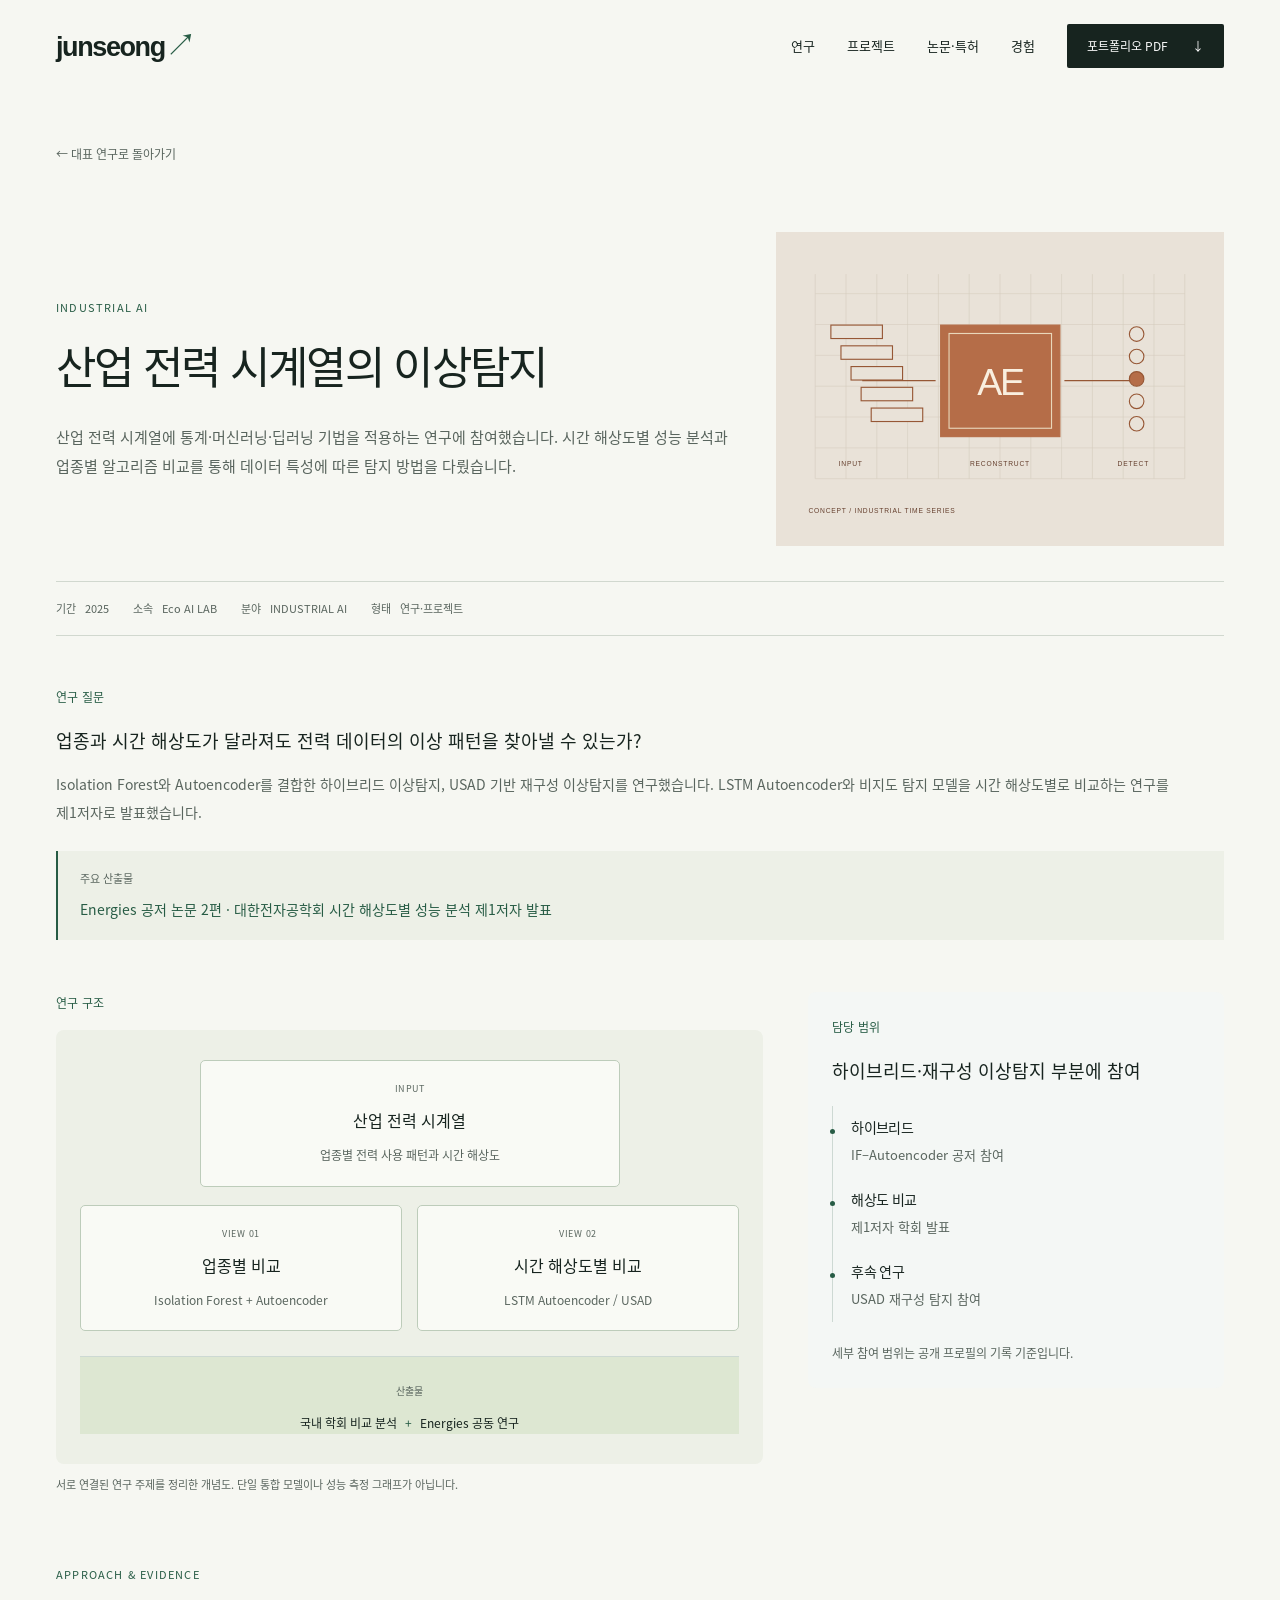
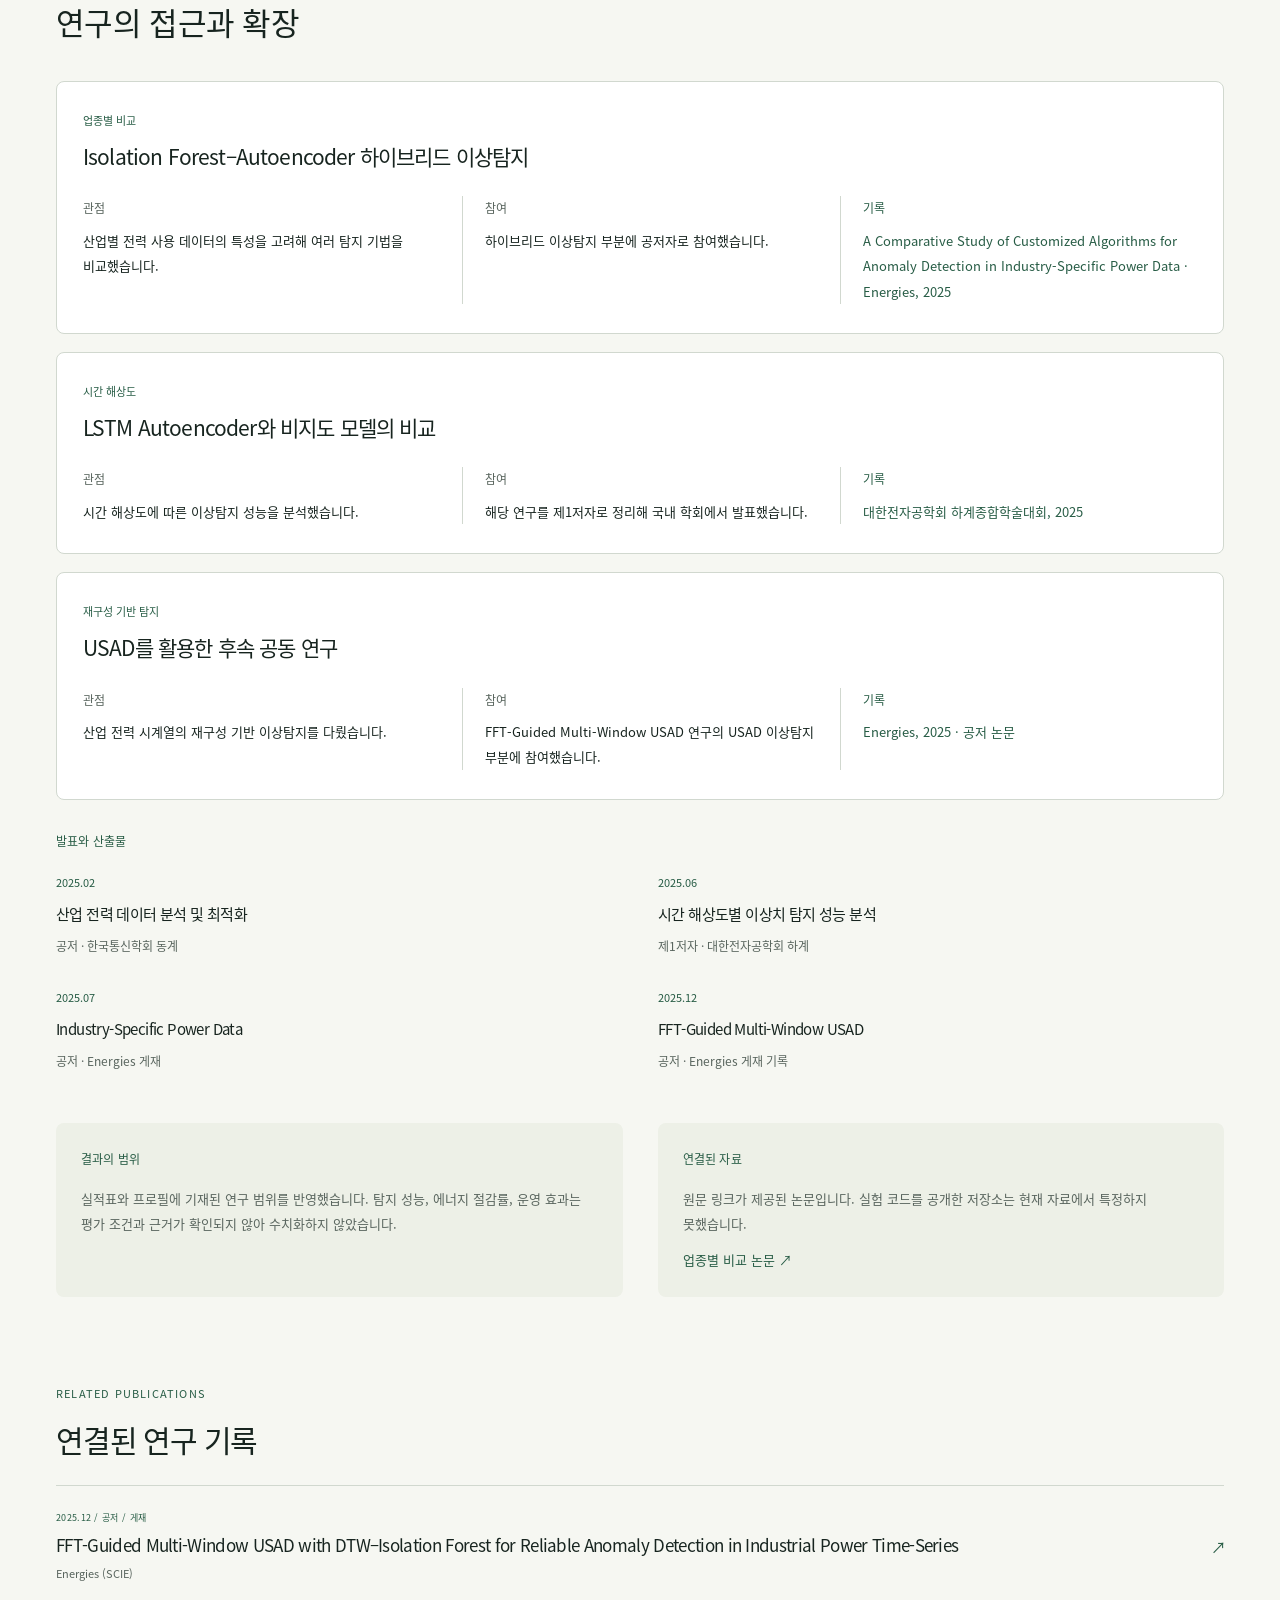
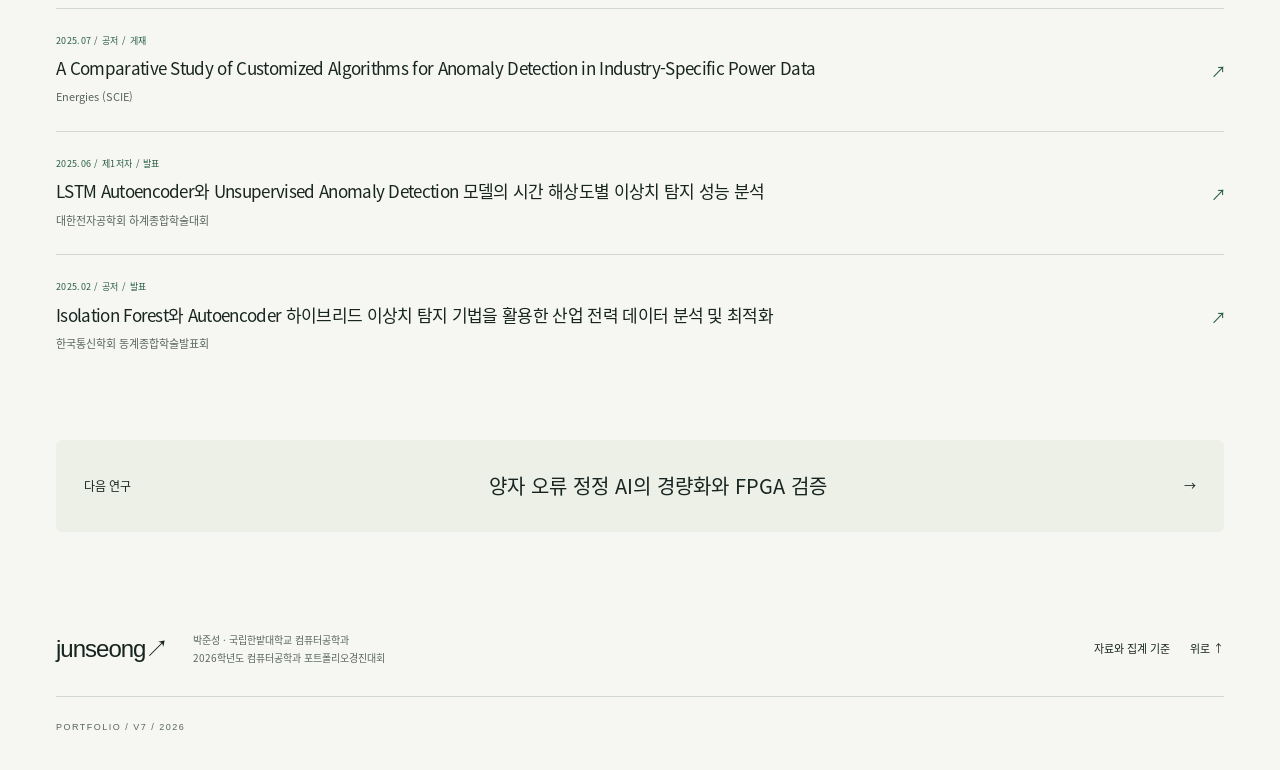
==== industry.html @ a42d09e0 "Publish 2026 AI research portfolio" ====
<!doctype html>
<html lang="ko">
<head>
  <meta charset="utf-8">
  <meta name="viewport" content="width=device-width,initial-scale=1">
  <title>산업 전력 시계열의 이상탐지 · 박준성 포트폴리오</title>
  <meta name="description" content="박준성 · 국립한밭대학교 컴퓨터공학과. 양자 배터리 강화학습, 산업 전력 이상탐지, 양자 오류 정정 AI 연구와 개발 포트폴리오.">
  <meta name="theme-color" content="#f6f7f2">
  <meta property="og:title" content="박준성 · AI Research &amp; Engineering">
  <meta property="og:description" content="박준성 · 국립한밭대학교 컴퓨터공학과. 양자 배터리 강화학습, 산업 전력 이상탐지, 양자 오류 정정 AI 연구와 개발 포트폴리오.">
  <meta property="og:type" content="website">
  <link rel="icon" href="assets/favicon.svg" type="image/svg+xml">
  <link rel="stylesheet" href="fonts.css">
  <link rel="stylesheet" href="styles.css">
  <link rel="stylesheet" href="identity.css">
  <link rel="stylesheet" href="refinement.css">
  <link rel="stylesheet" href="studio.css">
  <script src="app.js" defer></script>
</head>
<body class="case-detail">
<a class="skip-link" href="#main">본문으로 이동</a>
<header class="site-header">
  <a href="index.html" class="brand" aria-label="박준성 포트폴리오 홈">junseong<span aria-hidden="true">↗</span></a>
  <nav aria-label="주요 메뉴">
    <a href="index.html#research">연구</a>
    <a href="index.html#projects">프로젝트</a>
    <a href="publications.html">논문·특허</a>
    <a href="index.html#experience">경험</a>
  </nav>
  <a class="header-link" href="assets/portfolio-v7.pdf" download>포트폴리오 PDF <span aria-hidden="true">↓</span></a>
</header>
<main id="main"><div class="wrap document-case theme-industry"><a class="breadcrumb" href="index.html#research">← 대표 연구로 돌아가기</a><header class="document-heading"><div><p class="eyebrow">INDUSTRIAL AI</p><h1>산업 전력 시계열의 이상탐지</h1><p class="document-intro">산업 전력 시계열에 통계·머신러닝·딥러닝 기법을 적용하는 연구에 참여했습니다. 시간 해상도별 성능 분석과 업종별 알고리즘 비교를 통해 데이터 특성에 따른 탐지 방법을 다뤘습니다.</p></div><img class="chapter-art" src="assets/industry.svg" alt="" width="800" height="560" aria-hidden="true"></header><div class="case-metadata"><span><b>기간</b> 2025</span><span><b>소속</b> Eco AI LAB</span><span><b>분야</b> INDUSTRIAL AI</span><span><b>형태</b> 연구·프로젝트</span></div><section class="document-row " data-section="overview"><h2 class="row-label">연구 질문</h2><div class="row-content"><p class="row-lead">업종과 시간 해상도가 달라져도 전력 데이터의 이상 패턴을 찾아낼 수 있는가?</p><p>Isolation Forest와 Autoencoder를 결합한 하이브리드 이상탐지, USAD 기반 재구성 이상탐지를 연구했습니다. LSTM Autoencoder와 비지도 탐지 모델을 시간 해상도별로 비교하는 연구를 제1저자로 발표했습니다.</p><div class="outcome-rule"><span>주요 산출물</span><strong>Energies 공저 논문 2편 · 대한전자공학회 시간 해상도별 성능 분석 제1저자 발표</strong></div></div></section><div class="study-grid"><section class="document-row " data-section="structure"><h2 class="row-label">연구 구조</h2><div class="row-content"><figure class="system-diagram"><div class="diagram-canvas"><div class="diagram-box diagram-input"><small>INPUT</small><strong>산업 전력 시계열</strong><p>업종별 전력 사용 패턴과 시간 해상도</p></div><div class="diagram-branch"><div><div class="diagram-box "><small>VIEW 01</small><strong>업종별 비교</strong><p>Isolation Forest + Autoencoder</p></div></div><div><div class="diagram-box "><small>VIEW 02</small><strong>시간 해상도별 비교</strong><p>LSTM Autoencoder / USAD</p></div></div></div><div class="diagram-foundation"><span>산출물</span><p>국내 학회 비교 분석 <b>+</b> Energies 공동 연구</p></div></div><figcaption>서로 연결된 연구 주제를 정리한 개념도. 단일 통합 모델이나 성능 측정 그래프가 아닙니다.</figcaption></figure></div></section><section class="document-row " data-section="contribution"><h2 class="row-label">담당 범위</h2><div class="row-content"><p class="row-lead">하이브리드·재구성 이상탐지 부분에 참여</p><ul class="contribution-list"><li><h3>하이브리드</h3><p>IF–Autoencoder 공저 참여</p></li><li><h3>해상도 비교</h3><p>제1저자 학회 발표</p></li><li><h3>후속 연구</h3><p>USAD 재구성 탐지 참여</p></li></ul><p class="note">세부 참여 범위는 공개 프로필의 기록 기준입니다.</p></div></section></div><section class="case-detail-section"><header><p class="eyebrow">APPROACH & EVIDENCE</p><h2>연구의 접근과 확장</h2></header><div class="approach-list"><article class="problem-row"><header><p class="problem-topic">업종별 비교</p><h3>Isolation Forest–Autoencoder 하이브리드 이상탐지</h3></header><dl class="explanation-grid"><div class="detail-value"><dt>관점</dt><dd>산업별 전력 사용 데이터의 특성을 고려해 여러 탐지 기법을 비교했습니다.</dd></div><div class="detail-value"><dt>참여</dt><dd>하이브리드 이상탐지 부분에 공저자로 참여했습니다.</dd></div><div class="detail-value"><dt>기록</dt><dd>A Comparative Study of Customized Algorithms for Anomaly Detection in Industry-Specific Power Data · Energies, 2025</dd></div></dl></article><article class="problem-row"><header><p class="problem-topic">시간 해상도</p><h3>LSTM Autoencoder와 비지도 모델의 비교</h3></header><dl class="explanation-grid"><div class="detail-value"><dt>관점</dt><dd>시간 해상도에 따른 이상탐지 성능을 분석했습니다.</dd></div><div class="detail-value"><dt>참여</dt><dd>해당 연구를 제1저자로 정리해 국내 학회에서 발표했습니다.</dd></div><div class="detail-value"><dt>기록</dt><dd>대한전자공학회 하계종합학술대회, 2025</dd></div></dl></article><article class="problem-row"><header><p class="problem-topic">재구성 기반 탐지</p><h3>USAD를 활용한 후속 공동 연구</h3></header><dl class="explanation-grid"><div class="detail-value"><dt>관점</dt><dd>산업 전력 시계열의 재구성 기반 이상탐지를 다뤘습니다.</dd></div><div class="detail-value"><dt>참여</dt><dd>FFT-Guided Multi-Window USAD 연구의 USAD 이상탐지 부분에 참여했습니다.</dd></div><div class="detail-value"><dt>기록</dt><dd>Energies, 2025 · 공저 논문</dd></div></dl></article></div></section><section class="document-row " data-section="outputs"><h2 class="row-label">발표와 산출물</h2><div class="row-content"><ol class="output-timeline"><li><time>2025.02</time><h3>산업 전력 데이터 분석 및 최적화</h3><p>공저 · 한국통신학회 동계</p></li><li><time>2025.06</time><h3>시간 해상도별 이상치 탐지 성능 분석</h3><p>제1저자 · 대한전자공학회 하계</p></li><li><time>2025.07</time><h3>Industry-Specific Power Data</h3><p>공저 · Energies 게재</p></li><li><time>2025.12</time><h3>FFT-Guided Multi-Window USAD</h3><p>공저 · Energies 게재 기록</p></li></ol></div></section><div class="source-pair"><section class="document-row " data-section="scope"><h2 class="row-label">결과의 범위</h2><div class="row-content"><p>실적표와 프로필에 기재된 연구 범위를 반영했습니다. 탐지 성능, 에너지 절감률, 운영 효과는 평가 조건과 근거가 확인되지 않아 수치화하지 않았습니다.</p></div></section><section class="document-row " data-section="artifacts"><h2 class="row-label">연결된 자료</h2><div class="row-content"><p>원문 링크가 제공된 논문입니다. 실험 코드를 공개한 저장소는 현재 자료에서 특정하지 못했습니다.</p><p class="artifact-link"><a href="https://www.mdpi.com/1996-1073/18/14/3720" target="_blank" rel="noopener noreferrer">업종별 비교 논문 ↗</a></p></div></section></div><section class="case-related"><p class="eyebrow">RELATED PUBLICATIONS</p><h2>연결된 연구 기록</h2><article class="related-publication"><div><p class="eyebrow">2025.12 / 공저 / 게재</p><h3><a href="publications.html#pub-3">FFT-Guided Multi-Window USAD with DTW–Isolation Forest for Reliable Anomaly Detection in Industrial Power Time-Series</a></h3><p>Energies (SCIE)</p></div><a class="pub-arrow" href="publications.html#pub-3" aria-label="FFT-Guided Multi-Window USAD with DTW–Isolation Forest for Reliable Anomaly Detection in Industrial Power Time-Series 기록 보기">↗</a></article><article class="related-publication"><div><p class="eyebrow">2025.07 / 공저 / 게재</p><h3><a href="publications.html#pub-4">A Comparative Study of Customized Algorithms for Anomaly Detection in Industry-Specific Power Data</a></h3><p>Energies (SCIE)</p></div><a class="pub-arrow" href="publications.html#pub-4" aria-label="A Comparative Study of Customized Algorithms for Anomaly Detection in Industry-Specific Power Data 기록 보기">↗</a></article><article class="related-publication"><div><p class="eyebrow">2025.06 / 제1저자 / 발표</p><h3><a href="publications.html#pub-21">LSTM Autoencoder와 Unsupervised Anomaly Detection 모델의 시간 해상도별 이상치 탐지 성능 분석</a></h3><p>대한전자공학회 하계종합학술대회</p></div><a class="pub-arrow" href="publications.html#pub-21" aria-label="LSTM Autoencoder와 Unsupervised Anomaly Detection 모델의 시간 해상도별 이상치 탐지 성능 분석 기록 보기">↗</a></article><article class="related-publication"><div><p class="eyebrow">2025.02 / 공저 / 발표</p><h3><a href="publications.html#pub-22">Isolation Forest와 Autoencoder 하이브리드 이상치 탐지 기법을 활용한 산업 전력 데이터 분석 및 최적화</a></h3><p>한국통신학회 동계종합학술발표회</p></div><a class="pub-arrow" href="publications.html#pub-22" aria-label="Isolation Forest와 Autoencoder 하이브리드 이상치 탐지 기법을 활용한 산업 전력 데이터 분석 및 최적화 기록 보기">↗</a></article></section><a class="next-case" href="qec.html"><span>다음 연구</span><strong>양자 오류 정정 AI의 경량화와 FPGA 검증</strong><span>→</span></a></div></main>
<footer class="footer wrap">
  <a class="footer-brand" href="index.html">junseong↗</a>
  <div><p>박준성 · 국립한밭대학교 컴퓨터공학과</p><p>2026학년도 컴퓨터공학과 포트폴리오경진대회</p></div>
  <div class="footer-links"><a href="sources.html">자료와 집계 기준</a><a href="#main">위로 ↑</a></div>
  <small class="edition">PORTFOLIO / V7 / 2026</small>
</footer>
</body></html>
---- fonts.css ----
@font-face{font-family:'Portfolio Serif';src:url('assets/fonts/serif-regular.woff2') format('woff2');font-weight:400;font-style:normal;font-display:swap}
@font-face{font-family:'Portfolio Sans';src:url('assets/fonts/sans-regular.woff2') format('woff2');font-weight:400;font-style:normal;font-display:swap}
@font-face{font-family:'Portfolio Sans';src:url('assets/fonts/sans-bold.woff2') format('woff2');font-weight:700;font-style:normal;font-display:swap}
---- styles.css ----
:root{--paper:#fff;--white:#fff;--ink:#20282b;--muted:#5d686b;--line:#cdd3d3;--accent:#116b65;--soft:#f4f7f5;--tint:#e8f0ec;--focus:#8b5a18}*{box-sizing:border-box}html{scroll-behavior:smooth;scroll-padding-top:100px}body{margin:0;background:var(--paper);color:var(--ink);font-family:Arial,'Noto Sans CJK KR','Noto Sans KR','Malgun Gothic',sans-serif;line-height:1.8;word-break:keep-all}h1,h2,h3,h4,p,figure{margin:0}h1,h2,h3,h4{line-height:1.4}a{color:inherit;text-decoration:none}a:hover{text-decoration:underline;text-underline-offset:4px}button,input,select{font:inherit;color:inherit}button,summary{cursor:pointer}a:focus-visible,button:focus-visible,summary:focus-visible,input:focus-visible,select:focus-visible,[tabindex]:focus-visible{outline:3px solid var(--focus);outline-offset:5px}.wrap{width:min(1120px,calc(100% - 80px));margin-inline:auto}.eyebrow{font-size:10px;letter-spacing:1.4px;font-weight:700;color:var(--accent)}.note{font-size:11px;line-height:1.8;color:var(--muted)}.note a{text-decoration:underline}.section{padding-block:76px}h2{font-size:30px;letter-spacing:-1px}.site-header{position:sticky;top:0;z-index:20;height:74px;display:flex;align-items:center;justify-content:space-between;gap:25px;background:rgba(255,255,255,.98);border-bottom:1px solid var(--line);padding:0 40px}.brand{font-size:12px;letter-spacing:1.6px;font-weight:700;display:flex;align-items:center;gap:12px}.brand-square,.project-square{display:inline-block;width:9px;height:9px;background:var(--accent)}.site-header nav{display:flex;gap:28px}.site-header nav a{font-size:12px;min-height:44px;display:flex;align-items:center}.header-link{display:flex;align-items:center;gap:15px;font-size:11px;min-height:44px}.skip-link{position:fixed;top:-90px;left:20px;padding:12px;background:white;z-index:50}.skip-link:focus{top:8px}.portfolio-cover{position:relative;min-height:650px;padding-top:42px;display:flex;flex-direction:column;isolation:isolate}.portfolio-cover:before{content:'';position:absolute;z-index:-1;inset:0 -40px 0 0;background:radial-gradient(ellipse at 92% 7%,#dbeae3 0,rgba(232,241,237,.6) 20%,rgba(255,255,255,0) 53%);pointer-events:none}.cover-kicker{display:flex;justify-content:space-between;gap:20px;color:var(--accent);font-size:9px;font-weight:700;letter-spacing:1.4px}.web-cover-title{margin-top:auto;padding-top:110px;padding-bottom:45px}.web-cover-title>p{font-size:13px;color:var(--muted);margin-bottom:20px}.web-cover-title h1{font-size:clamp(48px,6.2vw,82px);letter-spacing:-3.4px;line-height:1.07;font-weight:750}.web-cover-title h1>span{color:var(--accent)}.web-cover-bottom{border-top:1px solid var(--ink);display:flex;align-items:center;gap:30px;padding-block:20px}.web-cover-bottom>div{display:flex;align-items:baseline;gap:16px}.web-cover-bottom strong{font-size:18px}.web-cover-bottom span{font-size:10px;color:var(--muted)}.web-cover-bottom>p{font-size:11px;margin-left:auto;color:var(--muted)}.web-cover-bottom>a{font-size:11px;color:var(--accent)}.contents-section{display:grid;grid-template-columns:240px 1fr;gap:60px;padding-block:70px}.contents-heading .eyebrow{margin-bottom:12px}.contents-heading h2{font-size:24px;letter-spacing:-.7px}.contents-heading>p:last-child{font-size:12px;color:var(--muted);margin-top:18px}.web-contents>a{display:grid;grid-template-columns:95px 1fr 16px;gap:20px;align-items:start;padding:22px 0;border-top:1px solid var(--line)}.web-contents>a:first-child{border-top:1px solid var(--ink)}.web-contents>a>span{font-size:9px;font-weight:700;color:var(--accent);padding-top:3px}.web-contents h3{font-size:16px;letter-spacing:-.3px}.web-contents p{font-size:10px;color:var(--muted);margin-top:8px}.web-contents b{font-weight:400;font-size:14px;color:var(--accent)}.contents-shortcuts{border-top:1px solid var(--line);display:flex;gap:28px;padding-top:18px;font-size:11px}.snapshot{display:grid;grid-template-columns:repeat(4,1fr);border-block:1px solid var(--line);padding-block:20px}.snapshot>div{padding-left:25px;border-right:1px solid var(--line)}.snapshot>div:first-child{padding-left:0}.snapshot>div:last-child{border:0}.snapshot strong{color:var(--accent);font-size:39px;font-weight:650;line-height:1.2;letter-spacing:-1.5px}.snapshot strong span{font-size:11px;margin-left:5px;letter-spacing:0;font-weight:400}.snapshot h3{font-size:12px;margin-top:7px}.snapshot p{font-size:10px;color:var(--muted);margin-top:3px}.snapshot-note{padding-top:13px}.section-heading{display:flex;justify-content:space-between;align-items:flex-end;gap:30px;margin-bottom:30px}.section-heading .eyebrow{margin-bottom:12px}.section-heading>p{font-size:12px;color:var(--muted)}.arrow-link{font-size:11px;color:var(--accent);font-weight:600}.case-card{padding:34px 0 38px;border-top:1px solid var(--ink);margin-top:28px}.case-card-heading>.project-square{margin-bottom:8px}.case-card-heading .eyebrow{margin-bottom:11px}.case-card-heading h3{font-size:27px;letter-spacing:-.9px}.case-card-heading>p:not(.eyebrow){font-size:13px;color:var(--muted);margin-top:14px;max-width:950px}.case-metadata{display:flex;gap:18px 32px;flex-wrap:wrap;font-size:10px;margin-top:20px;padding-bottom:14px;border-bottom:1px solid var(--ink);color:var(--muted)}.case-metadata b{font-weight:600;color:var(--ink);margin-right:5px}.case-facts{margin:0}.case-facts>div{display:grid;grid-template-columns:115px 1fr;gap:25px;padding:16px 0;border-bottom:1px solid var(--line);font-size:12px}.case-facts dt{font-weight:600;font-size:11px}.case-facts dd{margin:0;color:var(--muted)}.case-facts>div:last-child dd{color:var(--accent);font-weight:600}.case-open{display:inline-block;margin-top:18px;margin-left:140px}.publication-preview{background:var(--soft)}.selected-publication,.related-publication{display:grid;grid-template-columns:1fr 28px;gap:20px;border-top:1px solid var(--line);padding:21px 0}.selected-publication h3{font-size:16px;line-height:1.65;letter-spacing:0;word-break:normal}.selected-publication .eyebrow{font-size:9px;letter-spacing:.7px;margin-bottom:7px}.selected-publication p:last-child{font-size:11px;color:var(--muted);margin-top:5px}.pub-arrow{display:grid;place-items:center;align-self:center;min-height:44px;color:var(--accent)}.selected-pubs{margin-bottom:15px}.filter-group{display:flex;flex-wrap:wrap;align-items:center;gap:6px}.filter-group button{border:1px solid var(--line);background:white;padding:10px 17px;font-size:11px;min-height:44px}.filter-group button[aria-pressed=true]{color:white;background:var(--accent);border-color:var(--accent)}.project-result{margin-left:auto}.project-filters{margin-bottom:20px}.project-grid{display:grid;grid-template-columns:1fr 1fr;gap:0 45px}.project-card{border-top:1px solid var(--line);padding:25px 0;display:flex;flex-direction:column;align-items:flex-start;min-width:0}.project-card .eyebrow{font-size:9px;letter-spacing:.4px;margin-bottom:7px}.project-card h3{font-size:18px;letter-spacing:-.3px}.project-card>p:not(.eyebrow){font-size:12px;color:var(--muted);margin-top:12px}.project-link{font-size:11px;color:var(--accent);padding-top:18px;margin-top:auto}.project-role{font-size:11px!important}.project-image{font-size:11px;width:100%;margin-top:10px}.project-image img{max-width:100%;height:auto}.project-image figcaption{font-size:10px;color:var(--muted)}details summary{min-height:44px;padding:9px 0;line-height:1.8}details p{font-size:12px;color:var(--muted);margin-top:9px}.experience-section{border-block:1px solid var(--line);background:#fafbfa}.experience-layout{display:grid;grid-template-columns:1.2fr 1fr;gap:60px}.column-title{font-size:16px;padding-bottom:15px;border-bottom:1px solid var(--ink)}.award-list article{display:grid;grid-template-columns:65px 1fr;gap:18px;padding:21px 0;border-bottom:1px solid var(--line)}time{font-size:10px;color:var(--muted)}.award-type{font-size:10px;font-weight:600;color:var(--accent);display:inline-block;margin-bottom:7px}.award-list h4,.experience-list h4{font-size:14px}.award-list p,.experience-list p{font-size:11px;color:var(--muted);margin-top:5px}.experience-list article{padding:17px 0;border-bottom:1px solid var(--line)}.experience-list h4{margin-top:5px}.certificate-box{border-top:2px solid var(--accent);padding:18px 0;margin-top:20px}.certificate-box h4{font-size:12px;margin-bottom:8px}.certificate-box p{font-size:11px;display:flex;justify-content:space-between;padding-block:3px}.certificate-box strong{font-weight:400}.certificate-box span{color:var(--muted)}.timeline-disclosure{border-block:1px solid var(--line);padding-block:12px;margin-top:35px;margin-bottom:16px}.timeline-disclosure>summary{font-size:13px;font-weight:600}.timeline-disclosure>summary span{font-size:10px;font-weight:400;color:var(--muted);margin-left:20px}.timeline-disclosure>.note{margin-bottom:20px}.timeline-item{display:grid;grid-template-columns:145px 1fr;gap:20px;padding:15px 0;border-top:1px solid var(--line)}.timeline-item h3{font-size:13px}.timeline-item p{font-size:11px;margin-top:4px}.badge{display:inline-block;font-size:9px;line-height:1.8;border:1px solid #b9c9c3;padding:0 6px}.first-badge{color:var(--accent);background:var(--tint)}.about-section{display:grid;grid-template-columns:1.1fr 1fr;gap:80px}.about-section .eyebrow{margin-bottom:14px}.about-intro{font-size:14px;color:var(--muted);margin-top:22px}.skills-list>div{border-top:1px solid var(--line);padding:17px 0}.skills-list h3{font-size:13px;margin-bottom:6px}.skills-list p{font-size:12px}.skills-list small{font-size:10px;color:var(--muted)}.contact-section{background:var(--ink);color:white;padding-block:60px}.contact-layout{display:grid;grid-template-columns:1.3fr 1fr;gap:70px}.contact-layout h2{font-size:29px;margin-top:20px}.contact-layout .eyebrow{color:#a6cfbd}.contact-layout p:last-child{font-size:12px;margin-top:20px;color:#c7d1cd}.contact-links a{display:flex;align-items:center;justify-content:space-between;border-bottom:1px solid #687772;padding:15px 0;font-size:12px;min-height:48px}.footer{display:flex;align-items:center;justify-content:space-between;gap:25px;padding-block:26px}.footer-brand{font-size:10px;letter-spacing:1px;font-weight:700}.footer p{font-size:9px;color:var(--muted)}.footer-links{margin-left:auto;display:flex;gap:20px;font-size:10px}.breadcrumb{display:inline-block;margin-block:32px 25px;font-size:11px;min-height:30px;color:var(--muted)}.document-heading{padding-top:15px}.document-heading>.project-square{margin-bottom:12px}.document-heading .eyebrow{margin-bottom:14px}.document-heading h1{font-size:36px;letter-spacing:-1.4px;line-height:1.45}.document-heading>p:not(.eyebrow){font-size:14px;color:var(--muted);margin-top:18px;max-width:960px}.document-heading .case-metadata{margin-top:24px}.document-row{display:grid;grid-template-columns:110px 1fr;gap:30px;padding:25px 0;border-bottom:1px solid var(--line)}.row-label{font-size:12px;font-weight:700;letter-spacing:0;line-height:1.8}.row-content{min-width:0}.row-content>p{font-size:13px;color:var(--muted)}.row-content>p+p{margin-top:10px}.row-content>.row-lead{font-size:15px;color:var(--ink);font-weight:600;margin-bottom:12px}.outcome-rule{border-top:1px solid var(--line);display:grid;grid-template-columns:90px 1fr;gap:25px;padding-top:16px;margin-top:20px;font-size:12px}.outcome-rule>span{color:var(--muted);font-size:11px}.outcome-rule strong{color:var(--accent);font-weight:600}.system-diagram{margin:0}.diagram-canvas{border:1px solid var(--line);padding:32px 28px;background:#fcfdfc}.diagram-flow{display:flex;align-items:center;gap:16px}.diagram-box{padding:22px 18px;border:1px solid #bfcfca;background:white;flex:1;min-width:0;text-align:center;display:flex;flex-direction:column;justify-content:center}.diagram-box small{font-size:9px;letter-spacing:.7px;color:var(--accent);font-weight:700}.diagram-box strong{font-size:16px;margin-top:9px}.diagram-box p{font-size:11px;color:var(--muted);margin-top:9px;line-height:1.8}.accent-box{border-color:var(--accent);background:var(--tint)}.diagram-arrow{color:var(--accent);font-size:21px}.diagram-foundation{margin-top:25px;border-top:1px solid var(--line);padding:18px 0 0;display:flex;justify-content:center;gap:20px;align-items:center}.diagram-foundation>span{font-size:10px;color:var(--muted)}.diagram-foundation p{font-size:12px}.diagram-foundation b{font-weight:400;color:var(--accent);padding:0 9px}.system-diagram figcaption{font-size:10px;color:var(--muted);margin-top:10px}.diagram-input{max-width:420px;margin:auto}.diagram-branch{display:grid;grid-template-columns:1fr 1fr;gap:24px;padding-top:25px}.diagram-branch .diagram-box{height:100%}.diagram-model{background:var(--soft);border:1px solid var(--line);padding:12px;text-align:center;font-size:14px;font-weight:600}.diagram-model span{display:block;font-size:10px;font-weight:400;color:var(--muted);margin-top:4px}.validation-flow{margin-top:25px}.diagram-scope{font-size:10px;color:var(--muted);border:1px dashed #aebeb6;margin-top:23px;padding:10px;text-align:center}.step-strip{list-style:none;padding:0;display:grid;grid-template-columns:repeat(4,1fr);gap:18px;margin:18px 0 12px}.step-strip li{border-top:2px solid var(--accent);padding-top:10px}.step-strip span{font-size:10px;color:var(--accent)}.step-strip h3{font-size:14px;margin-top:4px}.step-strip p{font-size:11px;color:var(--muted);margin-top:7px}.case-detail-section{padding-top:65px}.case-detail-section>header{border-bottom:1px solid var(--ink);padding-bottom:20px}.case-detail-section>header h2{font-size:28px;margin-top:13px}.problem-row{display:grid;grid-template-columns:110px 1fr;gap:30px;padding:30px 0;border-bottom:1px solid var(--line)}.problem-label>span{font-size:10px;font-weight:700;color:var(--accent)}.problem-label h3{font-size:12px;margin-top:6px}.problem-content>h3{font-size:18px;letter-spacing:-.3px;margin-bottom:12px}.problem-content dl{margin:0}.detail-value{display:grid;grid-template-columns:45px 1fr;gap:20px;padding:9px 0;border-bottom:1px solid #e9eded;font-size:12px}.detail-value dt{font-size:11px;color:var(--muted)}.detail-value dd{margin:0;color:var(--muted)}.detail-value:last-child{border-bottom:0}.detail-value:last-child dt,.detail-value:last-child dd{color:var(--accent);font-weight:600}.validation-highlights{display:grid;grid-template-columns:1fr 1fr;margin-bottom:25px;border-bottom:1px solid var(--line);padding-bottom:20px}.validation-highlights>div{padding-right:20px}.validation-highlights>div+div{padding-left:25px;border-left:1px solid var(--line)}.validation-highlights strong{font-size:30px;letter-spacing:-1px;line-height:1.2;color:var(--accent)}.validation-highlights strong span{font-size:12px;letter-spacing:0}.validation-highlights p{font-size:10px;color:var(--muted);margin-top:9px}.table-scroll{overflow-x:auto;max-width:100%}.evidence-table{width:100%;border-collapse:collapse;font-size:12px;text-align:left}.evidence-table caption{text-align:left;font-size:11px;margin-bottom:12px;font-weight:600}.evidence-table th,.evidence-table td{border-bottom:1px solid var(--line);padding:12px 14px}.evidence-table thead th{border-bottom:1px solid var(--ink);font-size:11px}.evidence-table tbody td{font-variant-numeric:tabular-nums}.evidence-caption{font-size:10px;color:var(--muted);margin-top:13px}.source-links{display:flex;gap:22px;flex-wrap:wrap;font-size:10px;color:var(--accent);margin-top:12px}.output-timeline{list-style:none;display:grid;grid-template-columns:repeat(4,1fr);padding:0;gap:18px;margin:0}.output-timeline li{border-top:2px solid var(--line);padding-top:10px}.output-timeline li:last-child{border-color:var(--accent)}.output-timeline time{font-size:10px}.output-timeline h3{font-size:13px;margin-top:6px}.output-timeline p{font-size:11px;color:var(--muted);margin-top:8px}.artifact-link{font-size:12px;color:var(--accent)!important}.case-related{margin-top:65px}.case-related>h2{font-size:24px;margin-block:14px 25px}.related-publication .eyebrow{font-size:9px;letter-spacing:.6px}.related-publication h3{font-size:14px;line-height:1.7;word-break:normal;margin-top:5px}.related-publication p:last-child{font-size:10px;color:var(--muted);margin-top:6px}.next-case{display:flex;justify-content:space-between;align-items:center;gap:25px;border-block:1px solid var(--line);padding:25px 0;margin-block:40px 60px}.next-case span{font-size:11px}.next-case strong{font-size:17px}.page-heading{padding-block:15px 30px;border-bottom:1px solid var(--ink);margin-bottom:30px}.page-heading h1{font-size:38px;letter-spacing:-1.2px;margin-block:14px}.page-heading>p:not(.eyebrow):not(.note){font-size:15px;color:var(--muted)}.page-heading .note{margin-top:15px}.archive-downloads{display:flex;gap:26px;font-size:11px;color:var(--accent);margin-top:20px}.archive-search{display:grid;grid-template-columns:2fr 1fr 1.4fr;gap:22px;margin-top:25px}.archive-search label{font-size:11px;color:var(--muted);display:flex;flex-direction:column;gap:6px}.archive-search input,.archive-search select{width:100%;min-width:0;min-height:44px;border:1px solid #a8b8b1;background:white;padding:10px 12px;font-size:13px;border-radius:0}.archive-status{display:flex;align-items:center;gap:22px;font-size:12px;padding-block:18px}.archive-status label{display:flex;align-items:center;gap:8px;min-height:44px}.archive-status input{accent-color:var(--accent);width:16px;height:16px}.archive-status button{border:0;background:transparent;text-decoration:underline;font-size:11px;min-height:44px}.archive-status #result-count{margin-left:auto;font-size:11px}.publication{display:grid;grid-template-columns:35px 1fr;gap:20px;padding:23px 0;border-top:1px solid var(--line);scroll-margin-top:105px}.publication:target{background:var(--soft);box-shadow:0 0 0 10px var(--soft)}.pub-index{font-size:11px;color:var(--muted)}.pub-meta{display:flex;align-items:center;flex-wrap:wrap;gap:12px;font-size:10px;color:var(--muted);margin-bottom:9px}.publication h2{font-size:17px;line-height:1.65;letter-spacing:0;word-break:normal;overflow-wrap:anywhere}.authors,.venue,.track-label{font-size:11px;color:var(--muted);margin-top:7px;word-break:normal}.authors strong{color:var(--ink)}.track-label{font-size:10px}.pub-actions{display:flex;gap:25px;font-size:11px;margin-top:12px;color:var(--accent)}.pub-actions a{min-height:32px;display:inline-flex;align-items:center}.publication details{font-size:11px;color:var(--muted)}.publication details summary{min-height:32px;padding-block:5px}.publication details p{font-size:11px}.archive-page{padding-bottom:50px}.sources-page{max-width:950px;padding-bottom:50px}.sources-page section{padding:25px 0;border-bottom:1px solid var(--line)}.sources-page section h2{font-size:24px;margin-bottom:20px}.sources-page section p{font-size:13px;color:var(--muted);margin-block:14px}.sources-page ul{font-size:12px;line-height:2.5}.sources-page .table-scroll{margin-block:22px}#no-results{padding-block:45px}#no-results h2{font-size:22px}#no-results p{font-size:13px;color:var(--muted);margin-top:10px}[hidden]{display:none!important}
@media(max-width:1000px){.wrap{width:calc(100% - 56px)}.site-header{padding-inline:28px}.portfolio-cover:before{right:-28px}.contents-section{grid-template-columns:200px 1fr;gap:35px}.web-contents>a{grid-template-columns:85px 1fr 12px;gap:15px}.web-contents h3{font-size:15px}.web-cover-bottom{gap:20px}.web-cover-bottom>p{font-size:10px}.case-card-heading h3{font-size:25px}.diagram-canvas{padding:25px 20px}.diagram-flow{gap:10px}.diagram-box{padding:18px 12px}.diagram-box strong{font-size:14px}.diagram-box p{font-size:10px}.experience-layout,.about-section{gap:40px}.document-heading h1{font-size:32px}.step-strip{gap:12px}.step-strip h3{font-size:12px}.output-timeline h3{font-size:12px}.validation-highlights strong{font-size:25px}}
@media(max-width:760px){.site-header nav{gap:20px}.brand{font-size:10px;letter-spacing:1px}.portfolio-cover{min-height:610px}.web-cover-title{padding-top:100px}.web-cover-bottom{flex-wrap:wrap;gap:12px 25px}.web-cover-bottom>p{order:3;width:100%;margin:0}.web-cover-bottom>a{margin-left:auto}.contents-section{grid-template-columns:1fr;gap:20px}.contents-heading>p:last-child{display:none}.snapshot strong{font-size:32px}.snapshot>div{padding-left:15px}.snapshot h3{font-size:11px}.snapshot p{font-size:9px}.section-heading h2{font-size:27px}.document-row,.problem-row{grid-template-columns:85px 1fr;gap:20px}.row-label{font-size:11px}.diagram-flow{gap:8px}.diagram-box strong{font-size:12px}.diagram-box p{font-size:9px}.diagram-box{padding:16px 9px}.diagram-foundation{display:block;text-align:center}.diagram-foundation p{font-size:11px;margin-top:6px}.step-strip{grid-template-columns:repeat(2,1fr);row-gap:20px}.output-timeline{grid-template-columns:repeat(2,1fr);row-gap:20px}.validation-highlights strong{font-size:21px}.validation-highlights strong span{font-size:10px}.footer{flex-wrap:wrap}.footer-links{margin-left:0}}
@media(max-width:600px){html{scroll-padding-top:115px}.wrap{width:calc(100% - 36px)}.site-header{height:auto;padding:10px 18px 2px;display:grid;grid-template-columns:1fr auto;row-gap:3px}.site-header nav{grid-column:1/-1;grid-row:2;justify-content:space-between}.site-header nav a{font-size:11px;min-height:40px}.header-link{min-height:30px;font-size:10px}.portfolio-cover{min-height:590px;padding-top:30px}.portfolio-cover:before{right:-18px}.cover-kicker{font-size:8px;letter-spacing:.8px}.cover-kicker>span:last-child{display:none}.web-cover-title{padding-top:115px;padding-bottom:35px}.web-cover-title>p{font-size:11px;max-width:240px;line-height:1.8;margin-bottom:20px}.web-cover-title h1{font-size:clamp(40px,10.5vw,59px);letter-spacing:-2px}.web-cover-bottom strong{font-size:17px}.web-cover-bottom span{font-size:9px}.web-cover-bottom>a{font-size:10px}.web-cover-bottom>p{font-size:10px}.contents-section{padding-block:45px}.contents-heading h2{font-size:25px}.web-contents>a{grid-template-columns:1fr 16px;gap:8px}.web-contents>a>span{grid-column:1/-1;font-size:9px}.web-contents h3{font-size:16px}.web-contents p{font-size:10px}.contents-shortcuts{gap:18px;flex-wrap:wrap;font-size:10px}.snapshot{grid-template-columns:1fr 1fr;gap:23px 0;padding-block:22px}.snapshot>div:nth-child(2){border:0}.snapshot>div:nth-child(3){padding-left:0}.snapshot>div:nth-child(even){padding-left:20px}.snapshot h3{font-size:12px}.snapshot p{font-size:10px}.snapshot-note{font-size:10px}.section{padding-block:50px}.section-heading{display:block;margin-bottom:25px}.section-heading .eyebrow{font-size:9px}.section-heading h2{font-size:27px}.section-heading>p{margin-top:15px;font-size:12px}.section-heading>.arrow-link{display:inline-block;margin-top:16px}.case-card{padding-block:25px 30px}.case-card-heading h3{font-size:23px;letter-spacing:-.7px}.case-card-heading>p:not(.eyebrow){font-size:12px}.case-metadata{gap:7px 15px;font-size:9px;margin-top:16px}.case-facts>div{grid-template-columns:1fr;gap:6px;padding-block:13px}.case-facts dt{font-size:10px}.case-facts dd{font-size:12px}.case-open{margin-left:0;font-size:11px}.selected-publication{grid-template-columns:1fr 22px;gap:10px}.selected-publication h3{font-size:14px}.selected-publication p:last-child{font-size:10px}.selected-publication .eyebrow{font-size:8px}.filter-group button{font-size:10px;padding:8px 12px;min-height:42px}.project-result{width:100%;margin:5px 0 0}.project-grid{grid-template-columns:1fr}.project-card h3{font-size:17px}.project-card>p:not(.eyebrow){font-size:12px}.project-link{font-size:11px}.experience-layout,.about-section{grid-template-columns:1fr;gap:32px}.award-list article{grid-template-columns:55px 1fr;gap:12px}.award-list h4{font-size:13px}.timeline-item{grid-template-columns:1fr;gap:5px}.about-intro{font-size:13px}.contact-section{padding-block:42px}.contact-layout{grid-template-columns:1fr;gap:22px}.contact-layout h2{font-size:25px}.footer{display:block}.footer-brand{display:inline-block;margin-bottom:14px}.footer p{font-size:9px}.footer-links{justify-content:space-between;margin-top:17px}.breadcrumb{margin-block:25px 15px;font-size:10px}.document-heading{padding-top:10px}.document-heading h1{font-size:28px;letter-spacing:-1px}.document-heading>p:not(.eyebrow){font-size:13px;margin-top:15px}.document-heading .eyebrow{font-size:9px}.document-row,.problem-row{grid-template-columns:1fr;gap:12px;padding-block:22px}.row-label{font-size:11px}.row-content>p{font-size:12px}.row-content>.row-lead{font-size:14px}.outcome-rule{grid-template-columns:1fr;gap:7px;margin-top:15px;padding-top:12px}.outcome-rule strong{font-size:12px}.diagram-canvas{padding:20px 15px}.diagram-flow{flex-direction:column;gap:10px}.diagram-box{padding:16px;width:100%}.diagram-box small{font-size:9px}.diagram-box strong{font-size:15px}.diagram-box p{font-size:11px}.diagram-arrow{transform:rotate(90deg);font-size:18px;line-height:1}.diagram-foundation p{font-size:11px}.diagram-foundation b{padding-inline:3px}.diagram-branch{grid-template-columns:1fr;gap:12px;padding-top:15px}.diagram-model{font-size:12px}.diagram-model span{font-size:10px}.validation-flow{margin-top:15px}.diagram-scope{font-size:9px;line-height:1.8}.system-diagram figcaption{font-size:9px}.step-strip{gap:15px}.step-strip h3{font-size:13px}.step-strip p{font-size:10px}.case-detail-section{padding-top:40px}.case-detail-section>header h2{font-size:25px}.problem-label{display:flex;gap:12px;align-items:baseline}.problem-label h3{margin-top:0}.problem-content>h3{font-size:17px}.detail-value{grid-template-columns:32px 1fr;gap:12px;font-size:12px}.detail-value dt{font-size:10px}.validation-highlights strong{font-size:23px;letter-spacing:-.8px}.validation-highlights strong span{display:block;margin-top:4px}.validation-highlights>div+div{padding-left:18px}.validation-highlights p{font-size:9px}.evidence-table{font-size:11px}.evidence-table th,.evidence-table td{padding:10px 7px;word-break:normal}.evidence-table thead th{font-size:10px}.evidence-caption{font-size:9px}.source-links{gap:13px;font-size:10px}.output-timeline{gap:18px}.output-timeline h3{font-size:12px}.output-timeline p{font-size:10px}.case-related{margin-top:35px}.case-related>h2{font-size:22px}.related-publication{grid-template-columns:1fr 20px;gap:10px}.related-publication h3{font-size:13px}.next-case{flex-wrap:wrap;gap:12px;margin-bottom:35px}.next-case strong{font-size:15px;flex-basis:85%}.page-heading h1{font-size:31px}.page-heading>p:not(.eyebrow):not(.note){font-size:13px}.archive-downloads{gap:18px;flex-wrap:wrap;font-size:10px}.archive-search{grid-template-columns:1fr 1fr;gap:14px}.archive-search>label:first-child{grid-column:1/-1}.archive-search select{font-size:11px;padding:9px}.archive-status{font-size:11px;gap:12px}.archive-status button{font-size:10px}.archive-status #result-count{font-size:10px}.publication{grid-template-columns:20px 1fr;gap:10px;scroll-margin-top:125px}.publication h2{font-size:14px}.pub-meta{font-size:9px;gap:8px}.authors,.venue{font-size:10px}.pub-actions{font-size:10px;gap:18px}.publication:target{box-shadow:0 0 0 6px var(--soft)}.sources-page section h2{font-size:22px}.sources-page section p{font-size:12px}.sources-page ul{padding-left:18px;overflow-wrap:anywhere}.sources-page .evidence-table{font-size:10px}}
@media(prefers-reduced-motion:reduce){html{scroll-behavior:auto}}
@media print{@page{size:A4;margin:15mm}body{background:white;color:#111}.site-header,.footer,.skip-link,.breadcrumb,.publication-controls,.archive-downloads,.pub-actions,.publication details{display:none!important}.wrap{width:100%}.page-heading{padding:0 0 15px;margin-bottom:15px}.page-heading h1{font-size:26px;margin-block:10px}.page-heading>p:not(.eyebrow):not(.note){font-size:12px}.publication{break-inside:avoid;padding:14px 0;grid-template-columns:24px 1fr;gap:12px}.publication[hidden]{display:grid!important}.publication:target{background:none;box-shadow:none}.publication h2{font-size:12px}.authors,.venue,.track-label,.pub-meta{font-size:9px}.note{font-size:9px}.section-heading{break-after:avoid}.case-card,.problem-row,.document-row,.selected-publication{break-inside:avoid}.document-heading h1{font-size:28px}.document-row{grid-template-columns:80px 1fr;gap:20px}.diagram-box strong{font-size:12px}.diagram-box p{font-size:9px}.section{padding-block:25px}}
---- identity.css ----
/* v4 identity: personal typography, open compositions, thematic line drawings. */
:root{--paper:#ffffff;--white:#ffffff;--ink:#20282b;--muted:#5d686b;--line:#cdd9d3;--accent:#116b65;--soft:#f4f7f5;--tint:#e8f0ec;--focus:#116b65;--serif:'Portfolio Serif','Noto Serif CJK KR',serif;--sans:'Portfolio Sans','Noto Sans CJK KR',sans-serif}
body{font-family:var(--sans);line-height:1.9;background:var(--paper)}
h1,h2{font-family:var(--serif);font-weight:400;letter-spacing:-.8px;line-height:1.5}
h3,h4{letter-spacing:-.3px}a{transition:color .16s ease}a:hover{color:var(--accent)}
.wrap{width:min(1180px,calc(100% - 96px))}.eyebrow{font-family:var(--sans);font-size:11px;letter-spacing:1.3px;font-weight:400;color:var(--muted)}
.site-header{height:86px;padding-inline:48px;border:0;background:var(--paper)}
.brand{font-family:var(--serif);font-size:25px;letter-spacing:-1.1px;font-weight:400;display:block}.brand-period{color:var(--accent)}
.site-header nav{gap:32px}.site-header nav a{font-size:13px}.header-link{font-size:12px;border-bottom:1px solid var(--ink);height:34px;min-height:34px}
.portfolio-cover{min-height:0;padding:25px 0 55px;display:block}.portfolio-cover:before{display:none}.cover-kicker{font-family:var(--sans);font-size:10px;font-weight:400;color:var(--muted);letter-spacing:1.5px}
.cover-layout{display:grid;grid-template-columns:1.1fr 1fr;align-items:center;gap:50px;padding-top:65px}
.web-cover-title{margin:0;padding:0}.web-cover-title .name-en{font-family:var(--serif);font-size:24px;color:var(--ink);margin:0 0 8px}
.web-cover-title h1{font-family:var(--serif);font-weight:400;font-size:clamp(80px,8.5vw,122px);letter-spacing:-7px;line-height:1.5}
.web-cover-title .cover-statement{font-size:20px;color:var(--ink);margin:26px 0 16px;line-height:1.9}
.web-cover-title .cover-affiliation{font-size:12px;color:var(--muted);margin:0 0 30px}
.cover-download{display:inline-flex;align-items:center;gap:40px;padding:12px 22px;background:var(--ink);color:#ffffff;border-radius:30px;font-size:12px;min-height:48px}.cover-download:hover{color:#fff;background:var(--accent);text-decoration:none}
.cover-art{position:relative;aspect-ratio:1;display:grid;place-items:center}.cover-art img{width:100%;height:auto}.cover-art>span{position:absolute;right:-3px;bottom:18px;font:18px/1.55 var(--serif);color:var(--muted)}
.contents-section{display:block;padding:70px 0 36px}.contents-heading{display:flex;align-items:baseline;gap:24px;flex-wrap:wrap}.contents-heading .eyebrow{margin:0}.contents-heading h2{font-size:30px}.contents-heading>p:last-child{margin-left:auto;font-size:12px;margin-top:0}
.web-contents{display:grid;grid-template-columns:repeat(3,minmax(0,1fr));gap:16px;margin-top:28px}.web-contents>a{display:flex;position:relative;flex-direction:column;gap:15px;align-items:flex-start;border:0!important;padding:26px;background:var(--soft);border-radius:16px;min-height:190px}.web-contents>a>span{font-size:9px;font-weight:400;color:var(--accent);letter-spacing:.4px}.web-contents h3{font-family:var(--serif);font-size:21px;font-weight:400}.web-contents p{font-size:11px;line-height:1.8;padding-right:10px}.web-contents b{position:absolute;bottom:20px;right:23px}.contents-shortcuts{grid-column:1/-1;border:0;padding:10px 0 0;font-size:12px}
.snapshot{background:var(--ink);color:#ffffff;border:0;border-radius:18px;padding:30px 36px}.snapshot>div{border-color:#596265;padding-left:30px}.snapshot strong{font-family:var(--serif);font-size:42px;font-weight:400;letter-spacing:-1px;color:#e8f0ec}.snapshot strong span{font:12px var(--sans)}.snapshot h3{font-size:13px;font-weight:400}.snapshot p{color:#d0d6d2;font-size:10px;margin-top:5px}.snapshot-note{font-size:11px;margin-top:4px}
.section{padding-block:90px}.section-heading{margin-bottom:38px}.section-heading h2{font-size:38px}.section-heading>p{font-size:13px}.section-heading .eyebrow{margin-bottom:9px}.arrow-link{font-size:12px;font-weight:400}
.case-card{display:grid;grid-template-columns:310px minmax(0,1fr);gap:56px;padding:0;margin:0 0 70px;border:0}.case-card:last-child{margin-bottom:0}.case-art{display:flex;flex-direction:column;justify-content:center;align-items:center;align-self:stretch;background:#f4f7f5;border-radius:150px 150px 18px 18px;padding:35px 20px 25px;min-height:430px;position:relative}.case-art img{width:100%;height:auto}.case-art>span{font-size:9px;letter-spacing:1px;margin-top:20px;color:var(--muted)}.theme-industry .case-art{background:#f4f7f5;border-radius:18px}.theme-qec .case-art{background:#f4f7f5;border-radius:18px 18px 150px 150px}.case-copy{padding-block:4px}.case-card-heading h3{font-family:var(--serif);font-size:30px;font-weight:400;line-height:1.6;letter-spacing:-.8px}.case-card-heading>p:not(.eyebrow){font-size:14px;margin-top:15px}.case-card-heading .eyebrow{font-size:10px;color:var(--accent)}
.case-metadata{display:flex;gap:10px 22px;flex-wrap:wrap;font-size:11px;background:var(--soft);padding:12px 17px;margin-top:22px;border:0;border-radius:8px}.case-metadata b{font-weight:400;color:var(--muted);margin-right:6px}.case-facts{margin-top:20px}.case-facts>div{display:block;border:0;padding:8px 0 12px}.case-facts dt{font-size:11px;color:var(--muted);font-weight:400;margin-bottom:6px}.case-facts dd{font-size:13px;line-height:1.9}.case-facts>div:first-child dd{font-size:15px;color:var(--ink)}.case-facts>div:last-child dd{color:var(--accent);font-size:12px}.case-open{margin:12px 0 0;text-decoration:underline;text-underline-offset:5px}
.publication-preview{background:#f4f7f5}.selected-publication,.related-publication{padding:25px 0;border-color:#cdd9d3}.selected-publication h3{font-size:17px;font-weight:400}.selected-publication .eyebrow,.related-publication .eyebrow{color:var(--accent);letter-spacing:.3px}.selected-publication p:last-child{font-size:12px}
.filter-group button{font-size:12px;border-radius:24px;background:transparent;min-height:44px;padding:9px 19px}.project-grid{gap:22px}.project-card{padding:28px;background:var(--white);border:0;border-radius:16px}.project-card h3{font-size:20px;font-weight:400;line-height:1.65}.project-card .eyebrow{font-size:10px;color:var(--accent)}.project-card>p:not(.eyebrow){font-size:13px}.project-link{font-size:12px}.project-image{font-size:12px}
.experience-section{border:0;background:#f4f7f5}.experience-layout{gap:65px}.column-title{font-family:var(--serif);font-weight:400;font-size:23px;border:0}.award-list article{border-color:#cdd9d3;padding-block:23px}.award-list h4,.experience-list h4{font-size:15px;font-weight:400;line-height:1.8}.award-list p,.experience-list p{font-size:12px}.experience-list article{border-color:#cdd9d3}.certificate-box{border:0;background:var(--paper);padding:20px 25px;border-radius:12px}.certificate-box h4{font-size:14px}.certificate-box p{font-size:12px}.timeline-disclosure{border-color:#cdd9d3}.timeline-disclosure>summary{font-weight:400;font-size:15px}.timeline-item{grid-template-columns:130px 1fr}.timeline-item h3{font-size:14px;font-weight:400}.timeline-item p{font-size:12px}.badge{border:0;background:var(--soft);border-radius:4px;padding:2px 7px;color:var(--ink)}.first-badge{background:#e8f0ec;color:#0e5b56}
.about-section{gap:70px}.about-intro{font-size:16px;line-height:2}.skills-list>div{border-color:var(--line)}.skills-list h3{font-size:14px}.skills-list p{font-size:13px}.skills-list small{font-size:11px}.contact-section{background:var(--ink)}.contact-layout h2{font-family:var(--serif);font-weight:400;font-size:33px}.contact-layout .eyebrow{color:#cdd9d3}.contact-links a{font-size:13px}.contact-links a:hover{color:#c4dfd1}.footer{padding-block:35px}.footer-brand{font-family:var(--serif);font-size:22px;letter-spacing:-1px;font-weight:400}.footer p{font-size:10px}.footer-links{font-size:11px}
.breadcrumb{font-size:12px;margin-block:30px}.document-heading{display:grid;grid-template-columns:minmax(0,1fr) 210px;gap:45px;align-items:center;padding:35px 0}.document-heading h1{font-family:var(--serif);font-size:43px;font-weight:400;line-height:1.55;letter-spacing:-1.3px}.document-intro{font-size:14px;color:var(--muted);line-height:2;margin-top:22px}.chapter-art{width:100%;height:auto}.document-case>.case-metadata{margin:0 0 35px}.document-row{display:block;border:0;padding:28px 0}.row-label{font-family:var(--sans);font-size:12px;font-weight:400;color:var(--accent);letter-spacing:.5px;margin-bottom:18px}.row-content>p{font-size:14px;line-height:2}.row-content>.row-lead{font-family:var(--serif);font-size:21px;font-weight:400;line-height:1.9;max-width:900px;margin-bottom:15px}.outcome-rule{display:block;background:var(--soft);padding:20px 24px;border:0;border-radius:12px;margin-top:25px}.outcome-rule>span{display:block;font-size:11px;margin-bottom:7px}.outcome-rule strong{font-size:14px;line-height:2;font-weight:400}
.study-grid{display:grid;grid-template-columns:minmax(0,1.8fr) minmax(0,1fr);gap:35px;margin-block:15px 25px;align-items:start}.study-grid>.document-row{padding:0;min-width:0}.study-grid>[data-section=contribution]{padding:24px;background:var(--soft);border-radius:18px}.study-grid .row-lead{font-family:var(--sans);font-size:15px;font-weight:700}.contribution-list{list-style:none;padding:0;margin:20px 0}.contribution-list li{padding:12px 0 12px 18px;border-left:1px solid #cdd9d3;position:relative}.contribution-list li:before{content:'';position:absolute;left:-3px;top:23px;border-radius:50%;width:5px;height:5px;background:var(--accent)}.contribution-list h3{font-size:14px;font-weight:400}.contribution-list p{font-size:12px;color:var(--muted);margin-top:5px}.row-content .note{font-size:11px}
.diagram-canvas{border:0;border-radius:18px;padding:28px 23px;background:#f4f7f5}.diagram-box{border:1px solid #cdd9d3;border-radius:10px;background:#ffffff;padding:22px 10px}.diagram-box small{font-size:8px;letter-spacing:.5px;font-weight:400;color:var(--muted)}.diagram-box strong{font-size:14px;font-weight:400}.diagram-box p{font-size:10px;line-height:1.9}.diagram-flow{gap:12px}.diagram-arrow{font-size:18px;color:var(--accent)}.accent-box{background:#e8f0ec;border-color:#cdd9d3}.diagram-foundation{border-color:#cdd9d3;display:block;text-align:center}.diagram-foundation>span{font-size:10px}.diagram-foundation p{font-size:11px;margin-top:10px}.diagram-foundation b{color:var(--accent);padding:0 5px}.diagram-branch{gap:15px;padding-top:18px}.diagram-model{background:var(--ink);color:#ffffff;border:0;border-radius:9px;padding:17px;font-size:13px;font-weight:400}.diagram-model span{color:#d6dcd7;font-size:10px}.diagram-scope{border-color:#cdd9d3;border-radius:8px;font-size:9px}.system-diagram figcaption{font-size:10px;line-height:1.8;margin-top:10px}
.case-detail-section{padding-top:45px}.case-detail-section>header{padding-bottom:18px;border:0}.case-detail-section>header h2{font-size:33px}.approach-list{display:grid;gap:18px}.problem-row{display:block;border:0;padding:28px;background:var(--white);border-radius:16px}.problem-topic{font-size:11px;color:var(--accent);margin-bottom:8px}.problem-row header h3{font-family:var(--serif);font-size:24px;font-weight:400;line-height:1.65}.explanation-grid{display:grid;grid-template-columns:repeat(3,minmax(0,1fr));gap:28px;margin:24px 0 0}.detail-value{display:block;font-size:13px;line-height:1.95;padding:0;border:0}.detail-value dt{font-size:11px;color:var(--muted);margin-bottom:8px}.detail-value dd{color:var(--ink);font-weight:400}.detail-value:last-child dt{color:var(--accent);font-weight:400}.detail-value:last-child dd{color:var(--accent);font-weight:400}
.validation-highlights{background:var(--ink);border:0;border-radius:16px;padding:26px;margin-bottom:25px}.validation-highlights strong{font-family:var(--serif);font-size:36px;color:#e8f0ec;letter-spacing:-1px;font-weight:400}.validation-highlights strong span{font-family:var(--sans);font-size:12px}.validation-highlights p{color:#d5dad6;font-size:11px}.validation-highlights>div+div{border-color:#5c6669}.evidence-table{font-size:13px}.evidence-table th,.evidence-table td{border:0;padding:14px 17px}.evidence-table thead th{background:#cdd9d3;border:0;font-weight:400;font-size:12px}.evidence-table tbody tr:nth-child(even){background:#f4f7f5}.evidence-caption{font-size:11px}.source-links{font-size:11px;gap:14px}.output-timeline{grid-template-columns:repeat(2,minmax(0,1fr));gap:25px 36px}.output-timeline li{border:0;padding:0}.output-timeline time{font-size:11px;color:var(--accent)}.output-timeline h3{font-size:15px;font-weight:400;line-height:1.8}.output-timeline p{font-size:12px}.source-pair{display:grid;grid-template-columns:1fr 1fr;gap:35px;padding-top:22px}.source-pair .document-row{padding:25px;background:var(--soft);border-radius:14px}.source-pair .row-content>p{font-size:12px}.case-related{margin-top:55px}.case-related>h2{font-size:29px}.related-publication h3{font-weight:400;font-size:15px}.related-publication p:last-child{font-size:11px}.next-case{border:0;padding:28px;background:var(--soft);border-radius:14px}.next-case strong{font-weight:400;font-size:17px}.next-case span{font-size:12px}
.page-heading{border:0;padding-block:20px 35px}.page-heading h1{font-size:48px;font-weight:400}.page-heading>p:not(.eyebrow):not(.note){font-size:15px}.archive-downloads{font-size:12px}.archive-search input,.archive-search select{border-color:var(--line);border-radius:8px;background:var(--white);font-size:13px;min-height:48px}.archive-search label{font-size:12px}.archive-status{font-size:12px}.publication{grid-template-columns:35px 1fr;padding-block:28px;border-color:var(--line)}.publication h2{font-family:var(--sans);font-weight:400;font-size:18px;line-height:1.8}.pub-index{font:12px/1.8 monospace;color:var(--accent)}.pub-meta{font-size:11px}.authors,.venue,.track-label{font-size:12px}.pub-actions{font-size:12px}.publication details{font-size:11px}.sources-page section{margin-bottom:40px}.sources-page section h2{font-size:29px}.sources-page section p{font-size:14px}.sources-page li{font-size:13px}.table-scroll{max-width:100%}img{max-width:100%}
[hidden]{display:none!important}
@media(max-width:1050px){.wrap{width:calc(100% - 64px)}.site-header{padding-inline:32px}.cover-layout{gap:25px}.web-cover-title h1{font-size:100px}.web-cover-title .cover-statement{font-size:18px}.cover-art>span{font-size:15px}.case-card{grid-template-columns:240px minmax(0,1fr);gap:35px}.case-card-heading h3{font-size:27px}.web-contents>a{padding:21px}.web-contents h3{font-size:18px}.document-heading{grid-template-columns:1fr 150px;gap:25px}.document-heading h1{font-size:37px}.study-grid{grid-template-columns:1fr}.study-grid>[data-section=contribution]{padding:26px}.contribution-list{display:grid;grid-template-columns:repeat(2,minmax(0,1fr));gap:8px 25px}.study-grid .row-lead{font-size:16px}.diagram-box strong{font-size:15px}.diagram-box p{font-size:11px}.explanation-grid{gap:22px}.experience-layout{gap:35px}}
@media(max-width:700px){.wrap{width:calc(100% - 40px)}.site-header{height:auto;min-height:108px;padding:13px 20px 10px;display:grid;grid-template-columns:1fr auto;gap:8px 15px}.brand{font-size:23px}.site-header nav{grid-row:2;grid-column:1/-1;justify-content:space-between;gap:12px}.site-header nav a{font-size:11px;min-height:30px}.header-link{grid-row:1;grid-column:2;font-size:10px;min-height:30px}.portfolio-cover{padding-top:20px;padding-bottom:5px}.cover-kicker{font-size:8px;letter-spacing:.7px}.cover-kicker>span:last-child{display:inline}.cover-layout{grid-template-columns:1fr;padding-top:40px;gap:20px}.web-cover-title .name-en{font-size:19px;max-width:none}.web-cover-title h1{font-size:84px;letter-spacing:-5px;line-height:1.4}.web-cover-title .cover-statement{font-size:18px;max-width:none;margin-top:22px;margin-bottom:13px}.web-cover-title .cover-affiliation{font-size:11px;max-width:none;margin-bottom:23px}.cover-download{font-size:11px;padding:10px 20px;gap:36px}.cover-art{width:260px;justify-self:end;margin-top:-10px;aspect-ratio:1}.cover-art>span{font-size:14px;bottom:12px;right:0}.contents-section{padding-top:35px}.contents-heading{display:block}.contents-heading h2{font-size:27px;margin-top:12px}.contents-heading>p:last-child{margin-top:15px}.web-contents{grid-template-columns:1fr;gap:10px;margin-top:22px}.web-contents>a{min-height:0;padding:20px;gap:8px}.web-contents h3{font-size:20px}.web-contents p{font-size:11px;margin-top:8px}.contents-shortcuts{gap:17px;font-size:11px;flex-wrap:wrap}.snapshot{padding:24px;gap:25px 0;border-radius:15px}.snapshot>div{padding-left:20px}.snapshot strong{font-size:34px}.snapshot h3{font-size:12px}.snapshot p{font-size:9px}.snapshot-note{font-size:10px;line-height:1.9}.section{padding-block:55px}.section-heading h2{font-size:31px}.section-heading>p{font-size:12px}.case-card{grid-template-columns:1fr;gap:25px;margin-bottom:52px}.case-art{min-height:0;height:235px;border-radius:100px 100px 16px 16px;padding:15px;overflow:hidden}.case-art img{width:205px;max-height:205px}.case-art>span{position:absolute;bottom:14px;left:20px;font-size:8px;margin:0}.theme-industry .case-art,.theme-qec .case-art{border-radius:16px}.case-card-heading h3{font-size:28px}.case-card-heading>p:not(.eyebrow){font-size:13px}.case-metadata{font-size:10px;padding:12px;gap:7px 15px}.case-facts dd{font-size:13px}.case-facts>div:first-child dd{font-size:15px}.case-facts dt{font-size:10px}.case-open{font-size:11px}.selected-publication h3{font-size:15px}.selected-publication p:last-child{font-size:11px}.project-grid{gap:15px}.project-card{padding:23px}.project-card h3{font-size:19px}.project-card>p:not(.eyebrow){font-size:13px}.filter-group button{font-size:11px;padding:8px 14px}.experience-layout{gap:35px}.column-title{font-size:22px}.award-list h4,.experience-list h4{font-size:14px}.award-list p,.experience-list p{font-size:11px}.timeline-item{grid-template-columns:1fr}.about-intro{font-size:14px}.contact-layout h2{font-size:28px}.footer-brand{font-size:22px}.footer p{font-size:9px}.document-heading{display:block;padding:20px 0}.document-heading h1{font-size:32px;letter-spacing:-1px}.document-heading .eyebrow{font-size:10px}.document-intro{font-size:13px;margin-top:17px}.chapter-art{display:none}.document-case>.case-metadata{margin-bottom:15px}.document-row{padding:22px 0}.row-label{font-size:11px;margin-bottom:13px}.row-content>p{font-size:13px}.row-content>.row-lead{font-size:20px;line-height:1.85}.outcome-rule{padding:17px}.outcome-rule strong{font-size:12px}.study-grid{gap:22px}.study-grid>[data-section=contribution]{padding:21px}.contribution-list h3{font-size:13px}.contribution-list p{font-size:11px}.diagram-canvas{padding:20px 16px}.diagram-box{padding:18px 14px}.diagram-flow{flex-direction:column}.diagram-box strong{font-size:15px}.diagram-box p{font-size:11px}.diagram-branch{grid-template-columns:1fr}.diagram-scope{font-size:10px}.diagram-foundation p{font-size:11px}.case-detail-section>header h2{font-size:28px}.problem-row{padding:22px}.problem-row header h3{font-size:21px}.explanation-grid{grid-template-columns:1fr;gap:19px;margin-top:20px}.detail-value{font-size:13px}.detail-value dt{font-size:11px;margin-bottom:5px}.validation-highlights{padding:18px;gap:15px}.validation-highlights strong{font-size:26px}.validation-highlights strong span{font-size:10px;margin-top:8px}.validation-highlights>div{padding:0}.validation-highlights>div+div{padding-left:15px}.validation-highlights p{font-size:9px}.evidence-table{font-size:11px}.evidence-table thead th{font-size:10px}.evidence-table th,.evidence-table td{padding:11px 8px}.evidence-caption{font-size:10px}.source-links{font-size:10px;gap:12px}.output-timeline{grid-template-columns:1fr;gap:22px}.output-timeline h3{font-size:14px}.source-pair{grid-template-columns:1fr;gap:15px}.case-related>h2{font-size:26px}.related-publication h3{font-size:14px}.next-case{padding:20px}.next-case strong{font-size:15px}.page-heading h1{font-size:37px}.archive-downloads{font-size:11px;gap:17px}.archive-search label{font-size:11px}.archive-search input,.archive-search select{font-size:12px}.archive-status{font-size:11px}.publication{grid-template-columns:22px 1fr;gap:12px}.publication h2{font-size:15px;line-height:1.8}.authors,.venue,.track-label{font-size:11px}.pub-meta{font-size:10px;gap:8px}.pub-actions{font-size:11px;flex-wrap:wrap}.sources-page section h2{font-size:25px}.sources-page section p{font-size:13px}}
@media print{@page{size:A4;margin:15mm}body{background:#fff;color:#20282b}.page-heading h1{font-size:29px}.page-heading{padding:0 0 16px;margin-bottom:16px}.publication{grid-template-columns:24px 1fr;padding:13px 0;gap:12px}.publication h2{font-size:12px;line-height:1.65}.authors,.venue,.track-label,.pub-meta{font-size:9px}.badge{font-size:8px}.pub-index{font-size:9px}.page-heading .note{font-size:9px}.publication:target{background:none;box-shadow:none}.publication[hidden]{display:grid!important}}
@media(prefers-reduced-motion:reduce){a{transition:none}html{scroll-behavior:auto}}

@media(max-width:700px){.cover-art{display:block;aspect-ratio:auto;height:auto}.cover-art>span{position:static;display:block;font-size:12px;line-height:1.7;text-align:right;margin-top:7px;white-space:nowrap}.cover-art>span br{display:none}}
---- refinement.css ----
/* v5: clearer hierarchy and a quieter, more compact research portfolio. */
:root{--paper:#ffffff;--white:#ffffff;--ink:#20282b;--muted:#5d686b;--line:#cdd9d3;--soft:#f4f7f5;--accent:#116b65;--tint:#e8f0ec;--focus:#116b65}
html{scroll-padding-top:96px}
body{font-size:15px;line-height:1.85}
a,button,input,select,summary{touch-action:manipulation}
:focus-visible{outline:2px solid var(--accent);outline-offset:5px}
.wrap{width:min(1160px,calc(100% - 96px))}
.site-header{height:72px;border-bottom:1px solid var(--line);background:var(--paper)}
.brand{font-size:26px}.site-header nav a{min-height:44px;font-size:13px}
.header-link{min-height:44px;font-size:12px;border:0;gap:20px}
.portfolio-cover{padding:26px 0 38px;min-height:0}
.cover-kicker{font-size:10px;letter-spacing:1.2px}
.cover-layout{grid-template-columns:minmax(0,1.2fr) minmax(0,1fr);gap:64px;padding-top:38px;min-height:420px}
.web-cover-title{padding:0}.web-cover-title .name-en{font-size:22px;margin-bottom:14px}
.web-cover-title h1{font-size:104px;letter-spacing:-6px;line-height:1.25}
.web-cover-title .cover-statement{font-size:20px;line-height:1.8;margin:24px 0 12px}
.web-cover-title .cover-affiliation{font-size:12px;margin:0 0 24px}
.cover-download{border-radius:6px;padding:13px 22px;gap:42px;font-size:13px}
.cover-art{width:100%;max-width:390px;justify-self:end;aspect-ratio:auto;display:flex;flex-direction:column;align-items:flex-end;gap:4px}
.cover-art img{width:340px;max-width:100%}
.cover-art>span{position:static;align-self:flex-end;font:15px/1.55 var(--serif);color:var(--muted);text-align:right}
.contents-section{padding:24px 0 28px;border-top:1px solid var(--line)}
.contents-heading{gap:22px}.contents-heading h2{font:700 26px/1.6 var(--sans);letter-spacing:-.9px}
.contents-heading>p:last-child{font-size:12px;line-height:1.8}
.web-contents{gap:24px;margin-top:22px}
.web-contents>a{padding:17px 28px 18px 0;background:transparent;border-radius:0;min-height:148px;border-top:2px solid var(--accent)!important;gap:12px;transition:background .15s ease,color .15s ease}
.web-contents>a:nth-child(2){border-top-color:#116b65!important}.web-contents>a:nth-child(3){border-top-color:#116b65!important}
.web-contents>a:hover{background:#f4f7f5;text-decoration:none}.web-contents>a>span{font-size:10px;letter-spacing:.7px}
.web-contents h3{font:700 19px/1.7 var(--sans);letter-spacing:-.5px}.web-contents p{font-size:12px;margin-top:9px;padding-right:0}
.web-contents b{top:17px;bottom:auto;right:2px;font-size:16px;font-weight:400}
.contents-shortcuts{padding-top:0;font-size:12px;gap:26px}.contents-shortcuts a{min-height:44px;display:inline-flex;align-items:center}
.snapshot{background:transparent;color:var(--ink);border-block:1px solid var(--line);border-radius:0;padding:22px 0;gap:0}
.snapshot>div{padding-left:28px;border-color:var(--line)}.snapshot>div:first-child{padding-left:0}
.snapshot strong{font-size:39px;color:var(--ink);font-variant-numeric:tabular-nums}.snapshot h3{font-size:13px;margin-top:6px}.snapshot p{color:var(--muted);font-size:11px}.snapshot-note{font-size:11px;margin-top:12px}
.section{padding-block:76px}.section-heading{align-items:flex-end;margin-bottom:34px}.section-heading h2{font:700 34px/1.5 var(--sans);letter-spacing:-1px}
.section-heading>p{font-size:14px}.section-heading .eyebrow{font-size:10px;letter-spacing:1.5px;color:var(--accent)}
.case-card{grid-template-columns:220px minmax(0,1fr);gap:46px;margin:0;padding:36px 0 42px;border-top:1px solid var(--line)}
.case-art{min-height:0;height:250px;align-self:start;padding:20px 16px;border-radius:0;background:#f4f7f5;justify-content:center}
.case-art img{max-width:190px}.case-art>span{font-size:9px;margin-top:8px;letter-spacing:.4px;color:var(--ink)}
.theme-industry .case-art,.theme-qec .case-art{border-radius:0}.theme-industry .case-art{background:#f4f7f5}.theme-qec .case-art{background:#f4f7f5}
.case-copy{padding:0}.case-card-heading h3{font:700 26px/1.6 var(--sans);letter-spacing:-.75px}
.case-card-heading>p:not(.eyebrow){font-size:14px;line-height:1.9;margin-top:14px}.case-card-heading .eyebrow{font-size:10px;letter-spacing:1px}
.case-metadata{background:transparent;border-block:1px solid var(--line);border-radius:0;padding:12px 0;font-size:11px;gap:8px 20px;margin-top:18px}
.case-facts{display:grid;grid-template-columns:1.15fr 1fr;gap:15px 28px;margin-top:18px}.case-facts>div{padding:0}.case-facts>div:first-child{grid-column:1/-1}
.case-facts dt{font-size:11px;margin-bottom:6px}.case-facts dd{font-size:14px;line-height:1.9}.case-facts>div:first-child dd{font-size:16px;line-height:1.8}.case-facts>div:last-child dd{font-size:13px;line-height:1.9}
.case-open{display:inline-flex;align-items:center;min-height:44px;font-size:12px;margin-top:15px}
.publication-preview,.experience-section{background:#f4f7f5}.selected-publication,.related-publication{padding:24px 0;border-color:var(--line)}
.selected-publication h3{font-size:18px;line-height:1.75}.selected-publication p:last-child{font-size:13px}.pub-arrow{min-width:44px;min-height:44px;display:grid;place-items:center}
.project-grid{gap:18px}.project-card{background:var(--white);border:1px solid var(--line);border-radius:8px;padding:27px}.project-card h3{font-size:20px;font-weight:700}.project-card>p:not(.eyebrow){font-size:14px}.project-card .eyebrow{font-size:11px;letter-spacing:.3px}.project-link{font-size:12px}.project-link a{display:inline-flex;align-items:center;min-height:44px}
.filter-group button{border-radius:5px;font-size:12px;min-height:44px}.column-title{font:700 22px/1.6 var(--sans)}
.award-list h4,.experience-list h4{font-size:16px}.award-list p,.experience-list p{font-size:13px}.award-list time,.experience-list time{font-size:12px}
.certificate-box{border-radius:8px}.timeline-disclosure>summary{min-height:52px}.timeline-item h3{font-size:15px}.timeline-item p{font-size:13px}
.about-section h2{font:700 34px/1.5 var(--sans);letter-spacing:-1px}.about-intro{font-size:16px}.skills-list p{font-size:14px}.skills-list small{font-size:12px}
.contact-layout h2{font-size:34px;line-height:1.6}.contact-links a{font-size:14px}.footer p{font-size:11px}.footer-links a{min-height:44px;display:inline-flex;align-items:center}
.document-heading{grid-template-columns:minmax(0,1fr) 170px;gap:44px;padding:26px 0 34px}.document-heading h1{font:700 38px/1.55 var(--sans);letter-spacing:-1px}.document-intro{font-size:15px;margin-top:20px;line-height:1.9}
.document-case>.case-metadata{margin-bottom:20px}.document-row{padding:25px 0}.row-label{font-size:12px;letter-spacing:.2px;margin-bottom:16px;font-weight:700}
.row-content>p{font-size:15px;line-height:1.9}.row-content>.row-lead{font:400 22px/1.8 var(--serif);max-width:950px}
.outcome-rule{border-left:2px solid var(--accent);border-radius:0;background:var(--soft);padding:18px 22px}.outcome-rule strong{font-size:14px;line-height:1.9}
.study-grid{grid-template-columns:minmax(0,1.7fr) minmax(0,1fr);gap:30px;margin-top:22px}
.study-grid>[data-section=contribution]{padding:24px;background:#f4f7f5;border-radius:8px}.study-grid .row-lead{font-size:16px;line-height:1.8}
.contribution-list h3{font-size:14px;font-weight:700}.contribution-list p{font-size:13px;line-height:1.8}.row-content .note{font-size:12px;line-height:1.8}
.diagram-canvas{border:1px solid var(--line);border-radius:8px;background:#ffffff;padding:26px 22px}.diagram-box{border-radius:5px;background:var(--paper);padding:23px 12px}.diagram-box small{font-size:9px}.diagram-box strong{font-size:15px;font-weight:700}.diagram-box p{font-size:12px;line-height:1.8}.accent-box{background:#e8f0ec}.diagram-foundation p{font-size:12px}.diagram-model{border-radius:5px;font-size:14px}.diagram-model span{font-size:11px}.diagram-scope{font-size:11px;border-radius:4px}.system-diagram figcaption{font-size:11px;line-height:1.8}
.case-detail-section>header h2{font:700 30px/1.6 var(--sans);letter-spacing:-.7px}.case-detail-section>header{margin-bottom:16px}.problem-row{border:1px solid var(--line);border-radius:8px;padding:26px;background:#ffffff}.problem-row header h3{font:700 22px/1.7 var(--sans)}.problem-topic{font-size:11px}.explanation-grid{gap:22px;margin-top:22px}.detail-value{font-size:14px;line-height:1.85}.detail-value dt{font-size:12px}.detail-value+.detail-value{border-left:1px solid var(--line);padding-left:22px}
.validation-highlights{border-radius:8px;padding:28px}.validation-highlights strong{font-size:36px;letter-spacing:-.5px}.validation-highlights p{font-size:12px;line-height:1.8}.evidence-table{font-size:14px}.evidence-table thead th{font-size:12px}.evidence-caption,.source-links{font-size:12px}.source-links a{min-height:36px;display:inline-flex;align-items:center}.output-timeline h3{font-size:16px}.output-timeline p{font-size:13px}.source-pair .document-row{border-radius:8px}.source-pair .row-content>p{font-size:13px}.next-case{border-radius:6px}.related-publication h3{font-size:16px}.related-publication p:last-child{font-size:12px}
.page-heading h1{font:700 42px/1.5 var(--sans)}.page-heading .note{font-size:13px}.publication h2{font-size:19px;font-weight:700;line-height:1.75}.authors,.venue,.track-label{font-size:13px;line-height:1.85}.pub-meta,.publication details{font-size:12px}.pub-actions{font-size:12px}.publication-controls{background:#f4f7f5;padding:22px;border-radius:8px;margin-bottom:18px}.archive-status{padding-bottom:0}.archive-search input,.archive-search select{border-radius:4px}
.sources-page section h2{font:700 26px/1.6 var(--sans)}.sources-page section p{font-size:15px;line-height:1.9}.sources-page li{font-size:14px}
@media(max-width:1050px){
 .wrap{width:calc(100% - 64px)}.cover-layout{gap:35px;min-height:410px}.web-cover-title h1{font-size:92px}.cover-art{max-width:320px}.cover-art img{width:290px}
 .case-card{grid-template-columns:180px minmax(0,1fr);gap:28px}.case-art{height:210px;padding:16px 12px}.case-art img{max-width:160px}.case-facts{grid-template-columns:1fr;gap:14px}.case-facts>div:first-child{grid-column:auto}.case-card-heading h3{font-size:25px}
 .study-grid{grid-template-columns:1fr}.document-heading h1{font-size:34px}.document-heading{grid-template-columns:1fr 140px}.explanation-grid{gap:18px}.detail-value+.detail-value{padding-left:18px}.snapshot>div{padding-left:19px}.snapshot p{font-size:10px}
}
@media(max-width:700px){
 html{scroll-padding-top:125px}.wrap{width:calc(100% - 40px)}.site-header{height:auto;min-height:106px;padding:10px 20px 6px;row-gap:2px}.site-header nav{gap:8px}.site-header nav a{font-size:12px;min-height:42px}.brand{font-size:24px}.header-link{font-size:12px}
 .portfolio-cover{padding:20px 0 28px;min-height:0}.cover-kicker{font-size:8px;letter-spacing:.55px}.cover-layout{display:grid;grid-template-columns:minmax(0,1fr) 110px;gap:8px;padding-top:28px;min-height:0;align-items:start}
 .web-cover-title{grid-column:1/-1;grid-row:1}.web-cover-title .name-en{font-size:18px;margin-bottom:13px}.web-cover-title h1{font-size:80px;line-height:1.25;letter-spacing:-5px}.web-cover-title .cover-statement{font-size:18px;line-height:1.8;margin:24px 0 13px}.web-cover-title .cover-affiliation{font-size:11px;margin-bottom:22px}.cover-download{font-size:12px;min-height:48px;padding:12px 20px;gap:30px}
 .cover-art{display:none}.contents-section{padding:24px 0 22px}.contents-heading h2{font-size:25px;margin-top:7px}.contents-heading>p:last-child{display:block;font-size:12px;margin-top:10px}.web-contents{grid-template-columns:1fr;gap:0;margin-top:22px}.web-contents>a{min-height:0;padding:16px 24px 20px 0;gap:7px;border-top-width:1px!important}.web-contents>a>span{font-size:9px}.web-contents h3{font-size:19px}.web-contents p{font-size:11px;line-height:1.8}.web-contents b{right:2px;top:17px}.contents-shortcuts{gap:15px;font-size:11px;padding-top:5px}
 .snapshot{grid-template-columns:1fr 1fr;padding:20px 0;gap:22px 0;border-radius:0}.snapshot>div{padding-left:0;border:0}.snapshot>div:nth-child(even){padding-left:20px;border-left:1px solid var(--line)}.snapshot strong{font-size:35px}.snapshot h3{font-size:12px}.snapshot p{font-size:10px}.snapshot-note{font-size:10px;line-height:1.9}
 .section{padding-block:48px}.section-heading{margin-bottom:22px}.section-heading h2,.about-section h2{font-size:29px}.section-heading>p{font-size:13px}
 .case-card{grid-template-columns:1fr;gap:20px;padding:24px 0 32px;margin:0}.case-art{height:112px;flex-direction:row;justify-content:space-between;padding:4px 20px;border-radius:0}.case-art img{width:108px;height:108px}.case-art>span{position:static;max-width:130px;font-size:10px;margin:0;letter-spacing:.3px}.case-card-heading h3{font-size:25px;line-height:1.6}.case-card-heading>p:not(.eyebrow){font-size:14px}.case-metadata{padding:11px 0;font-size:10px;line-height:1.9}.case-facts{display:block}.case-facts>div{padding:0 0 16px}.case-facts dt{font-size:11px}.case-facts dd{font-size:14px}.case-facts>div:first-child dd{font-size:16px}.case-facts>div:last-child dd{font-size:13px}.case-open{font-size:12px;margin:0;line-height:1.8}
 .selected-publication h3{font-size:16px}.selected-publication p:last-child{font-size:12px}.selected-publication .eyebrow{font-size:10px}.project-card{padding:23px}.project-card>p:not(.eyebrow){font-size:14px}.project-grid{gap:14px}.filter-group button{padding:9px 13px;font-size:11px}.column-title{font-size:21px}.award-list h4,.experience-list h4{font-size:15px}.award-list p,.experience-list p{font-size:12px}.award-list time{font-size:10px}.about-intro{font-size:15px}.contact-layout h2{font-size:29px}.contact-links a{font-size:13px}.footer p{font-size:10px}
 .document-heading{display:block;padding:16px 0 24px}.document-heading h1{font-size:30px;line-height:1.6;letter-spacing:-.8px}.document-intro{font-size:14px;margin-top:16px}.row-content>p{font-size:14px}.row-content>.row-lead{font-size:21px;line-height:1.85}.row-label{font-size:12px}.outcome-rule{padding:16px 18px}.outcome-rule strong{font-size:13px}
 .study-grid{gap:24px}.study-grid>[data-section=contribution]{padding:22px}.contribution-list{grid-template-columns:1fr 1fr;gap:8px 18px}.contribution-list h3{font-size:13px}.contribution-list p{font-size:12px}.row-content .note{font-size:11px}.diagram-canvas{padding:21px 16px}.diagram-flow{flex-direction:column}.diagram-box{width:100%;padding:20px 16px}.diagram-box strong{font-size:15px}.diagram-box p{font-size:12px}.diagram-foundation p{font-size:12px}.diagram-branch{grid-template-columns:1fr}.diagram-scope{font-size:10px}.system-diagram figcaption{font-size:11px}
 .case-detail-section>header h2{font-size:26px}.problem-row{padding:21px}.problem-row header h3{font-size:20px;line-height:1.7}.explanation-grid{grid-template-columns:1fr;gap:18px;margin-top:20px}.detail-value{font-size:14px}.detail-value dt{font-size:12px}.detail-value+.detail-value{padding:0;border:0}
 .validation-highlights{padding:21px;gap:12px}.validation-highlights strong{font-size:28px}.validation-highlights strong span{font-size:11px}.validation-highlights>div{padding-right:0}.validation-highlights>div+div{padding-left:14px}.validation-highlights p{font-size:10px}.evidence-table{font-size:12px}.evidence-table th,.evidence-table td{padding:12px 9px}.evidence-table thead th{font-size:11px}.evidence-caption,.source-links{font-size:11px}.output-timeline h3{font-size:15px}.output-timeline p{font-size:12px}.source-pair{grid-template-columns:1fr;gap:16px}.source-pair .row-content>p{font-size:13px}.related-publication h3{font-size:15px}.related-publication p:last-child{font-size:11px}
 .page-heading h1{font-size:33px}.page-heading .note{font-size:12px}.publication-controls{padding:18px 15px}.archive-search{gap:12px}.archive-search label{font-size:11px}.archive-status{gap:10px;flex-wrap:wrap}.archive-status #result-count{font-size:11px}.publication h2{font-size:16px}.authors,.venue,.track-label{font-size:12px}.pub-meta{font-size:10px;gap:7px}.pub-actions{font-size:11px;gap:17px}.publication details{font-size:11px}.sources-page section h2{font-size:24px}.sources-page section p{font-size:14px}.sources-page li{font-size:13px}
}
@media(prefers-reduced-motion:reduce){*{transition:none!important}}
@media print{
 .publication-controls{display:none!important}.page-heading h1{font-size:27px}.page-heading .note{font-size:10px}.publication{padding:14px 0;break-inside:avoid}.publication h2{font-size:13px}.authors,.venue,.track-label,.pub-meta{font-size:10px}.archive-page{width:100%;padding:0}.page-heading{padding-bottom:18px;margin-bottom:15px}
}
---- studio.css ----
/* v7: an independent portfolio adaptation of the Frame & Form public demo. */
:root{--paper:#f6f7f2;--white:#fff;--ink:#17241f;--muted:#59655e;--line:#d1d8cf;--accent:#275c45;--soft:#edf0e7;--tint:#dbe8d5;--focus:#9a4b0b;--lime:#deeeab;--serif:var(--sans)}
html{scroll-padding-top:110px}
body{font-family:'Portfolio Sans',Arial,sans-serif;font-size:15px;line-height:1.8;overflow-wrap:anywhere}
button,input,select{font:inherit}
a,button{touch-action:manipulation}
[hidden]{display:none!important}
h1,h2,h3,h4{font-family:'Portfolio Sans',Arial,sans-serif;font-weight:700;line-height:1.4;letter-spacing:-.04em;text-wrap:balance}
p{word-break:keep-all;overflow-wrap:anywhere}
.wrap{width:min(1320px,calc(100% - 112px))}
.site-header{height:92px;padding:0 56px;border:0;background:rgba(246,247,242,.96);backdrop-filter:blur(14px);gap:32px}
.brand{font-family:Arial,sans-serif;font-size:27px;letter-spacing:-1.4px;font-weight:700;gap:4px}
.brand>span{font-size:32px;font-weight:400;color:var(--accent)}
.site-header nav{gap:32px;margin-left:auto}
.site-header nav a{font-size:13px}
.site-header nav a[aria-current]{color:var(--accent);text-decoration:underline;text-underline-offset:7px}
.header-link{background:var(--ink);color:#fff;padding:8px 20px;border-radius:2px;font-size:12px;gap:24px;min-height:44px}
.header-link:hover{background:var(--accent);color:#fff;text-decoration:none}
.eyebrow{font-size:11px;letter-spacing:1.2px;font-weight:400;color:var(--accent)}
.note{font-size:12px}
.section{padding-block:90px}
.section-heading{align-items:end;margin-bottom:38px;gap:32px}
.section-heading .eyebrow{margin-bottom:14px}
.section-heading h2{font-size:clamp(26px,3vw,39px);letter-spacing:-.055em}
.section-heading>p{font-size:13px;line-height:1.9;color:var(--muted)}
.studio-hero{padding-top:30px;padding-bottom:65px;border-bottom:1px solid var(--line)}
.hero-overline{display:flex;justify-content:space-between;gap:20px;padding-bottom:32px;font-size:10px;letter-spacing:1px;color:var(--muted)}
.hero-overline p{font-family:Arial,'Portfolio Sans',sans-serif}
.hero-overline>span{color:var(--accent)}
.studio-hero h1{font-family:Arial,Helvetica,sans-serif;font-size:clamp(78px,10.6vw,156px);font-weight:500;letter-spacing:-.065em;line-height:1;white-space:nowrap;margin:8px 0 40px;text-wrap:initial}
.hero-comma{color:var(--accent)}
.hero-second{color:var(--accent)}
.hero-bottom{display:grid;grid-template-columns:100px 1fr auto;align-items:end;gap:30px;margin-top:38px}
.round-link{display:grid;place-items:center;width:78px;height:78px;border:1px solid var(--ink);border-radius:50%;font-size:42px;line-height:1;transition:background .2s,transform .2s}
.round-link:hover{background:var(--lime);text-decoration:none;transform:translateY(4px)}
.hero-korean{font-size:24px;font-weight:700;letter-spacing:-1px;color:var(--ink);margin-bottom:12px}
.hero-intro>p:last-child{font-size:14px;color:var(--muted);line-height:1.95}
.hero-profile{display:flex;flex-direction:column;gap:8px;font-size:11px;align-items:flex-start;padding-bottom:4px}
.hero-profile>span{color:var(--muted);margin-bottom:6px}
.hero-profile>a{min-height:28px;text-decoration:underline;text-underline-offset:5px}
.studio-work{padding-top:64px}
.studio-gallery{display:grid;grid-template-columns:1fr 1fr;gap:52px 28px}
.work-item{min-width:0}
.work-quantum{grid-column:1/-1;display:grid;grid-template-columns:1.22fr 1fr;gap:42px;align-items:center}
.work-image{display:block;position:relative;overflow:hidden;background:var(--tint);line-height:0}
.work-image img{display:block;width:100%;height:auto;aspect-ratio:10/7;object-fit:cover;transition:transform .5s ease}
.work-image:hover img{transform:scale(1.025)}
.work-number{position:absolute;left:26px;top:23px;font-family:Arial,sans-serif;font-size:10px;letter-spacing:1px;line-height:1.6;color:#17241f;background:#f6f7f2;padding:5px 10px}
.work-arrow{display:grid;place-items:center;position:absolute;right:22px;bottom:22px;width:46px;height:46px;background:#f6f7f2;color:var(--ink);font-size:27px;line-height:1}
.work-info{padding-top:24px}
.work-quantum .work-info{padding:0}
.work-info h3{font-size:27px;letter-spacing:-1.1px;margin:10px 0 17px;line-height:1.5}
.work-quantum h3{font-size:36px;max-width:400px}
.work-info>p:not(.eyebrow){font-size:13px;color:var(--muted);max-width:560px;line-height:1.95}
.work-end{margin-top:28px;padding-top:18px;border-top:1px solid var(--line);display:flex;align-items:start;justify-content:space-between;gap:20px;font-size:10px}
.work-end>span{color:var(--muted);max-width:75%}
.work-end>a{white-space:nowrap;min-height:32px;font-size:11px}
.snapshot{border-top:1px solid var(--ink);border-bottom:1px solid var(--line);padding-block:38px}
.snapshot>div{padding-left:28px;border-color:var(--line)}
.snapshot>div:first-child{padding-left:0}
.snapshot strong{font-family:Arial,sans-serif;font-size:62px;font-weight:400;letter-spacing:-3px;color:var(--ink);line-height:1.1}
.snapshot strong>span{font-family:'Portfolio Sans',sans-serif;font-size:14px;letter-spacing:0;padding-left:9px}
.snapshot h3{font-size:14px;margin-top:16px;font-weight:400;letter-spacing:-.3px}
.snapshot p{font-size:11px;margin-top:4px}
.snapshot-note{margin-top:18px;margin-bottom:18px}
.publication-preview{background:var(--ink);color:#f6f7f2;margin-top:76px}
.publication-preview .eyebrow{color:var(--lime)}
.publication-preview .section-heading>.arrow-link{font-size:12px;color:var(--lime);min-height:44px;display:flex;align-items:center}
.publication-preview .selected-publication{padding:26px 0;border-color:#425348}
.publication-preview .selected-publication h3{font-size:21px;font-weight:400;letter-spacing:-.4px;line-height:1.45;max-width:1000px}
.publication-preview .selected-publication p:last-child{color:#c1ccc3;font-size:11px;margin-top:10px}
.publication-preview .pub-arrow{color:var(--lime);font-size:28px;width:44px;height:44px;display:grid;place-items:center}
.publication-preview .note{color:#c1ccc3;margin-top:24px}
.publication-preview a:hover{color:var(--lime)}
.filter-group button{border:1px solid var(--line);background:transparent;color:var(--ink);border-radius:0;min-height:44px;font-size:12px;padding:8px 17px}
.filter-group button[aria-pressed=true]{background:var(--ink);color:#fff;border-color:var(--ink)}
.filter-group button:hover{border-color:var(--accent)}
.project-grid{gap:0 40px;grid-template-columns:1fr 1fr}
.project-card{padding:28px 0;border:0;border-top:1px solid var(--line);background:none;min-height:230px}
.project-card .eyebrow{font-size:10px;line-height:1.8;letter-spacing:.4px}
.project-card h3{font-size:22px;font-weight:400;letter-spacing:-.7px;margin-top:13px}
.project-card>p:not(.eyebrow){font-size:13px;margin-top:11px}
.project-link{font-size:12px;padding-top:20px}
.project-image,.project-role{font-size:12px!important}
.project-image img{display:block;width:100%;height:auto;margin-top:10px}
.project-result{font-size:12px}
.experience-section{background:#e9eee5;border:0}
.experience-layout{gap:80px}
.column-title{font-size:15px;font-weight:400;border-color:var(--muted)}
.award-list article{padding:23px 0;grid-template-columns:72px 1fr}
.award-list h4,.experience-list h4{font-size:16px;font-weight:400}
.award-list p,.experience-list p{font-size:12px}
.award-type{font-size:11px;color:var(--accent);border:1px solid #bccdba;padding:2px 7px}
time{font-size:11px}
.certificate-box{border-top:1px solid var(--accent)}
.certificate-box p,.certificate-box h4{font-size:12px}
.timeline-disclosure summary{font-size:14px;padding:15px 0}
.timeline-item{grid-template-columns:170px 1fr}
.timeline-item h3{font-size:14px;font-weight:400}
.timeline-item p{font-size:12px}
.about-section{gap:100px}
.about-section h2{font-size:36px;font-weight:400}
.about-intro{font-size:16px;line-height:1.95}
.skills-list>div{padding-block:23px}
.skills-list h3{font-size:14px;font-weight:400}
.skills-list p{font-size:13px}
.skills-list small{font-size:11px}
.contact-section{background:var(--lime);color:var(--ink);padding-block:78px}
.contact-layout{grid-template-columns:1.2fr 1fr;gap:70px}
.contact-layout .eyebrow{color:var(--accent)}
.contact-layout h2{font-size:44px;letter-spacing:-1.9px;line-height:1.45;font-weight:400}
.contact-layout p:last-child{color:var(--accent);font-size:13px}
.contact-links a{font-size:14px;min-height:54px;border-color:#aebc87;padding:14px 0}
.contact-links a span{font-size:21px}
.footer{flex-wrap:wrap;padding-block:35px;gap:25px}
.footer-brand{font-family:Arial,sans-serif;font-size:24px;letter-spacing:-1px}
.footer p{font-size:10px}
.footer-links{font-size:11px}
.edition{width:100%;padding-top:22px;border-top:1px solid var(--line);font-family:Arial,sans-serif;font-size:9px;letter-spacing:1.5px;color:var(--muted)}
/* Research detail and archive use the same readable, source-linked components. */
.breadcrumb{font-size:12px;margin-top:40px;min-height:44px;display:inline-flex;align-items:center}
.document-heading{display:grid;grid-template-columns:1.5fr 1fr;gap:48px;align-items:center;padding-bottom:35px}
.document-heading h1{font-size:44px;font-weight:400;letter-spacing:-1.7px}
.document-heading .document-intro{font-size:15px;color:var(--muted);margin-top:22px;line-height:1.95}
.document-heading .chapter-art{display:block;width:100%;height:auto;aspect-ratio:10/7;object-fit:cover;opacity:1}
.document-row{padding-block:30px;grid-template-columns:120px 1fr;gap:30px}
.row-label{font-size:12px;font-weight:400}
.row-content>p{font-size:14px;line-height:1.95}
.row-content>.row-lead{font-size:18px;font-weight:400}
.case-metadata{font-size:11px;gap:24px;padding-block:17px;border-block:1px solid var(--line);margin-block:0 12px}
.case-metadata b{font-weight:400}
.study-grid{gap:45px}
.contribution-list h3{font-size:14px;font-weight:400}
.contribution-list p{font-size:13px}
.outcome-rule{font-size:13px}
.outcome-rule strong{font-weight:400}
.case-detail-section>header h2{font-size:31px;font-weight:400}
.problem-row{padding-block:29px}
.problem-row header h3{font-size:21px;font-weight:400}
.explanation-grid .detail-value{font-size:13px;line-height:1.95}
.diagram-canvas{background:#edf0e7;border:0;padding:30px 24px}
.diagram-box{border:1px solid #bdccba;background:#f9faf5;padding:20px 12px}
.diagram-box strong{font-size:16px;font-weight:400}
.diagram-box p{font-size:12px}
.diagram-foundation{background:#dde7d2;color:var(--ink)}
.system-diagram figcaption,.evidence-caption{font-size:11px;line-height:1.9}
.validation-highlights{background:var(--tint);color:var(--ink);border:0;border-radius:0}
.validation-highlights strong{font-size:34px;font-family:Arial,sans-serif;color:var(--accent);font-weight:400}
.validation-highlights p{font-size:12px;color:var(--muted)}
.validation-highlights>div+div{border-color:#b6caa3}
.evidence-table{font-size:13px}
.evidence-table thead th{background:#edf0e7}
.output-timeline h3{font-size:15px;font-weight:400}
.output-timeline p{font-size:12px}
.case-related{padding-block:32px}
.case-related>h2{font-size:30px;font-weight:400}
.related-publication h3{font-size:17px;font-weight:400;line-height:1.6}
.related-publication p:last-child{font-size:11px}
.next-case{margin-top:30px;padding-block:28px;gap:30px}
.next-case strong{font-size:20px;font-weight:400}
.page-heading h1{font-size:58px;font-weight:400;letter-spacing:-2px}
.page-heading>p:not(.eyebrow):not(.note){font-size:17px}
.archive-downloads{font-size:12px;gap:25px}
.archive-downloads a{min-height:44px;display:inline-flex;align-items:center}
.publication-controls{background:var(--soft);border:0;padding:25px;margin-bottom:20px}
.archive-search{gap:22px}
.archive-search label{font-size:12px}
.archive-search input,.archive-search select{background:var(--paper);font-size:14px;padding:12px;border:1px solid var(--line);min-width:0}
.archive-status{font-size:12px}
.archive-status button{min-height:44px;font-size:12px}
.archive-status input[type=checkbox]{width:18px;height:18px;vertical-align:middle;accent-color:var(--accent)}
.publication{grid-template-columns:40px 1fr;gap:24px;padding-block:31px}
.publication h2{font-size:22px;font-weight:400;letter-spacing:-.45px;line-height:1.5}
.pub-meta{font-size:11px;gap:13px}
.badge{font-size:10px;padding:2px 7px}
.authors,.venue,.track-label{font-size:12px;line-height:1.9}
.pub-actions{font-size:12px;gap:25px;flex-wrap:wrap}
.pub-actions a{min-height:44px;display:inline-flex;align-items:center}
.publication details{font-size:12px}
.publication details p{font-size:12px}
.pub-index{font-size:15px;font-family:Arial,sans-serif}
.sources-page section h2{font-size:27px;font-weight:400}
.sources-page section p{font-size:14px;line-height:1.95}
.sources-page section li{font-size:13px}
@media(min-width:1500px){.site-header{padding-inline:max(56px,calc((100vw - 1320px)/2))}}
@media(max-width:1100px){.wrap{width:calc(100% - 64px)}.site-header{padding-inline:32px;gap:22px}.site-header nav{gap:20px}.studio-hero h1{font-size:10.8vw}.hero-profile{font-size:10px}.hero-bottom{grid-template-columns:78px 1fr;gap:22px}.hero-profile{grid-column:2;flex-direction:row;flex-wrap:wrap;gap:10px 22px}.hero-profile>span{margin:0}.work-quantum{gap:28px}.work-quantum h3{font-size:29px}.work-info h3{font-size:24px}.work-end{display:block}.work-end>a{margin-top:12px;display:inline-block}.work-end>span{max-width:100%;display:block}.experience-layout,.about-section{gap:44px}.document-heading{gap:30px}.document-heading h1{font-size:34px}.study-grid{grid-template-columns:1fr}.study-grid .document-row{display:grid;grid-template-columns:120px 1fr}.contact-layout h2{font-size:36px}}
@media(max-width:760px){.wrap{width:calc(100% - 40px)}.site-header{height:auto;padding:14px 20px 4px;display:grid;grid-template-columns:1fr auto;row-gap:7px;column-gap:15px}.brand{font-size:24px}.brand>span{font-size:26px}.site-header nav{grid-row:2;grid-column:1/-1;margin:0;justify-content:space-between;gap:10px}.site-header nav a{font-size:12px;min-height:42px}.header-link{grid-column:2;grid-row:1;font-size:10px;gap:13px;padding:6px 12px;min-height:37px}.studio-hero{padding-top:25px;padding-bottom:34px}.hero-overline{font-size:9px;padding-bottom:18px}.hero-overline p:nth-child(2){display:none}.studio-hero h1{font-size:10.6vw;letter-spacing:-.07em;margin-block:18px 30px}.hero-bottom{grid-template-columns:52px 1fr;gap:20px;margin-top:0;align-items:start}.round-link{width:48px;height:48px;font-size:28px;margin-top:2px}.hero-korean{font-size:19px;letter-spacing:-.7px;margin-bottom:10px}.hero-intro>p:last-child{font-size:12px;line-height:1.9}.desktop-break{display:none}.hero-profile{grid-column:2;font-size:10px;gap:5px 15px}.hero-profile>span{width:100%}.hero-profile>a{min-height:35px}.section{padding-block:52px}.section-heading{display:block;margin-bottom:27px}.section-heading .eyebrow{font-size:10px;margin-bottom:10px}.section-heading h2{font-size:27px}.section-heading>p{font-size:12px;margin-top:15px}.studio-gallery{grid-template-columns:1fr;gap:38px}.work-quantum{display:block;grid-column:auto}.work-image img{aspect-ratio:10/7}.work-number{top:18px;left:18px;font-size:9px}.work-arrow{right:18px;bottom:18px;width:40px;height:40px;font-size:25px}.work-quantum .work-info,.work-info{padding-top:22px}.work-quantum h3,.work-info h3{font-size:25px;max-width:none;margin-bottom:12px}.work-info>p:not(.eyebrow){font-size:12px}.work-end{display:flex;margin-top:18px;gap:14px}.work-end>span{max-width:70%;font-size:10px}.work-end>a{font-size:10px;margin-top:0}.snapshot{grid-template-columns:1fr 1fr;padding-block:28px;gap:28px 0}.snapshot>div{padding-left:20px}.snapshot>div:nth-child(odd){padding-left:0}.snapshot>div:nth-child(even){border:0}.snapshot strong{font-size:49px;letter-spacing:-2px}.snapshot strong>span{font-size:12px}.snapshot h3{font-size:12px;margin-top:10px}.snapshot p{font-size:10px}.snapshot-note{font-size:10px;margin-top:14px;line-height:1.9}.publication-preview{margin-top:45px}.publication-preview .section-heading>.arrow-link{font-size:11px;display:inline-flex;margin-top:10px}.publication-preview .selected-publication{grid-template-columns:1fr 26px;gap:12px;padding-block:22px}.publication-preview .selected-publication h3{font-size:17px}.publication-preview .pub-arrow{width:26px;height:36px;font-size:24px}.publication-preview .note{font-size:11px}.project-grid{grid-template-columns:1fr}.project-card{min-height:0;padding-block:24px}.project-card h3{font-size:21px}.project-card>p:not(.eyebrow){font-size:12px}.filter-group button{font-size:11px;padding:7px 12px}.experience-layout,.about-section{grid-template-columns:1fr;gap:35px}.award-list article{grid-template-columns:56px 1fr;gap:13px}.award-list h4,.experience-list h4{font-size:15px}.award-list p,.experience-list p{font-size:11px}.award-type{font-size:10px}.timeline-item{grid-template-columns:1fr;gap:7px}.timeline-item h3{font-size:13px}.timeline-item p{font-size:11px}.about-section h2{font-size:30px}.about-intro{font-size:14px}.contact-section{padding-block:48px}.contact-layout{grid-template-columns:1fr;gap:28px}.contact-layout h2{font-size:34px}.contact-links a{font-size:13px}.footer{display:flex;gap:20px}.footer-brand{margin:0}.footer>div:nth-child(2){width:100%}.footer-links{width:100%;justify-content:space-between;margin:0}.edition{padding-top:17px}.document-heading{display:flex;flex-direction:column;gap:26px;align-items:stretch}.document-heading h1{font-size:31px;line-height:1.45;letter-spacing:-1.1px}.document-heading .document-intro{font-size:13px;margin-top:18px}.document-heading .chapter-art{width:100%;height:auto;aspect-ratio:10/7}.document-row,.study-grid .document-row{grid-template-columns:1fr;gap:12px;padding-block:25px}.row-content>p{font-size:13px}.row-content>.row-lead{font-size:16px}.case-metadata{gap:10px 18px;font-size:10px}.case-detail-section>header h2{font-size:26px}.problem-row header h3{font-size:20px}.explanation-grid .detail-value{font-size:12px}.diagram-canvas{padding:20px 16px}.diagram-flow{flex-direction:column;gap:12px}.diagram-arrow{transform:rotate(90deg)}.diagram-box{padding:18px 12px;width:100%}.diagram-branch{grid-template-columns:1fr}.diagram-foundation{display:block}.diagram-model span{display:block}.validation-highlights strong{font-size:26px}.validation-highlights strong span{font-size:11px;display:block}.validation-highlights p{font-size:10px}.evidence-table{font-size:11px}.evidence-table th,.evidence-table td{padding:10px 7px}.evidence-table thead th{font-size:10px}.output-timeline{grid-template-columns:1fr 1fr;gap:20px}.output-timeline h3{font-size:13px}.output-timeline p{font-size:11px}.related-publication h3{font-size:15px}.next-case{gap:13px;flex-wrap:wrap}.next-case strong{font-size:16px}.page-heading h1{font-size:43px}.page-heading>p:not(.eyebrow):not(.note){font-size:14px}.page-heading .note{font-size:11px}.archive-downloads{gap:14px;font-size:11px;flex-wrap:wrap}.publication-controls{padding:17px 13px}.archive-search{grid-template-columns:1fr 1fr;gap:14px}.archive-search>label:first-child{grid-column:1/-1}.archive-search input,.archive-search select{font-size:12px;padding:10px;width:100%}.archive-status{gap:12px;font-size:11px;flex-wrap:wrap}.archive-status button{font-size:11px}.publication{grid-template-columns:23px 1fr;gap:10px;padding-block:25px}.pub-meta{font-size:9px;gap:7px}.badge{font-size:9px;padding:1px 5px}.publication h2{font-size:17px}.authors,.venue,.track-label{font-size:11px}.pub-actions{font-size:11px;gap:16px}.pub-index{font-size:13px}.publication details p{font-size:11px}.sources-page section h2{font-size:24px}.sources-page section p{font-size:13px}.sources-page section li{font-size:12px}.note{font-size:11px}}
@media(max-width:360px){.hero-overline{font-size:8px;gap:5px}.hero-korean{font-size:17px}.hero-bottom{grid-template-columns:38px 1fr;gap:14px}.round-link{width:36px;height:36px;font-size:23px}.hero-intro>p:last-child{font-size:11px}.hero-profile{font-size:9px}.work-end{display:block}.work-end>span{max-width:100%}.work-end>a{margin-top:8px}.site-header nav a{font-size:11px}.snapshot strong{font-size:43px}.publication h2{font-size:16px}.archive-status #result-count{width:100%;margin-left:0}}
@media(prefers-reduced-motion:reduce){html{scroll-behavior:auto}.work-image img,.round-link{transition:none}.work-image:hover img,.round-link:hover{transform:none}}
@media print{body{background:#fff;font-size:10px}.site-header,.footer,.skip-link,.breadcrumb,.publication-controls,.archive-downloads,.pub-actions,.publication details{display:none!important}.wrap{width:100%}.page-heading h1{font-size:28px}.page-heading>p:not(.eyebrow):not(.note){font-size:12px}.page-heading .note{font-size:9px}.publication{grid-template-columns:23px 1fr;gap:12px;padding:12px 0;break-inside:avoid}.publication h2{font-size:11px;font-weight:700}.authors,.venue,.track-label,.pub-meta{font-size:8px}.badge{font-size:8px}.publication[hidden]{display:grid!important}.publication:target{background:none;box-shadow:none}.studio-hero h1{font-size:60px}.hero-bottom{display:block}.round-link{display:none}.work-image img{max-height:230px;object-fit:contain}.work-item{break-inside:avoid}.section{padding-block:25px}.publication-preview,.contact-section,.experience-section{background:#fff;color:#17241f}.publication-preview .eyebrow,.publication-preview .selected-publication p:last-child,.publication-preview .note{color:#17241f}.publication-preview .selected-publication{border-color:#d1d8cf}.publication-preview{margin-top:15px}.document-heading h1{font-size:28px}.document-heading .chapter-art{max-height:160px;object-fit:contain}}
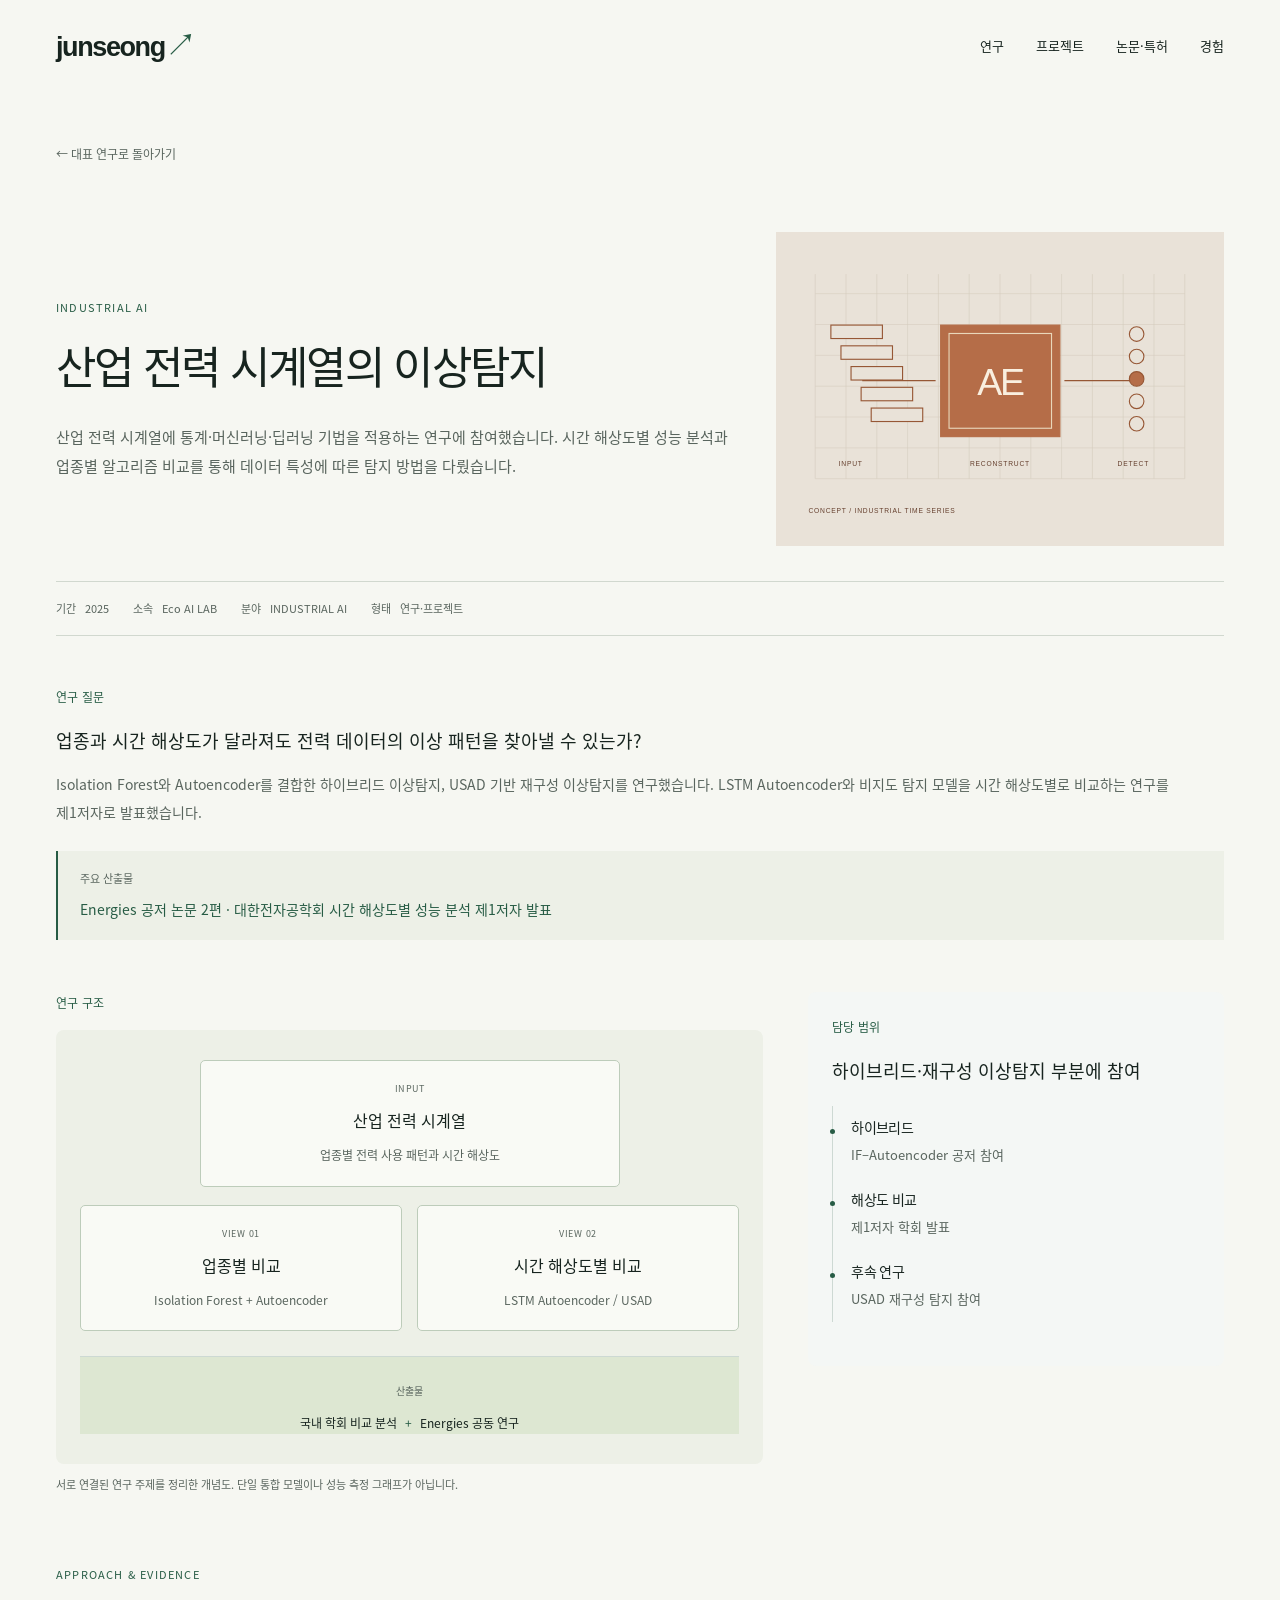
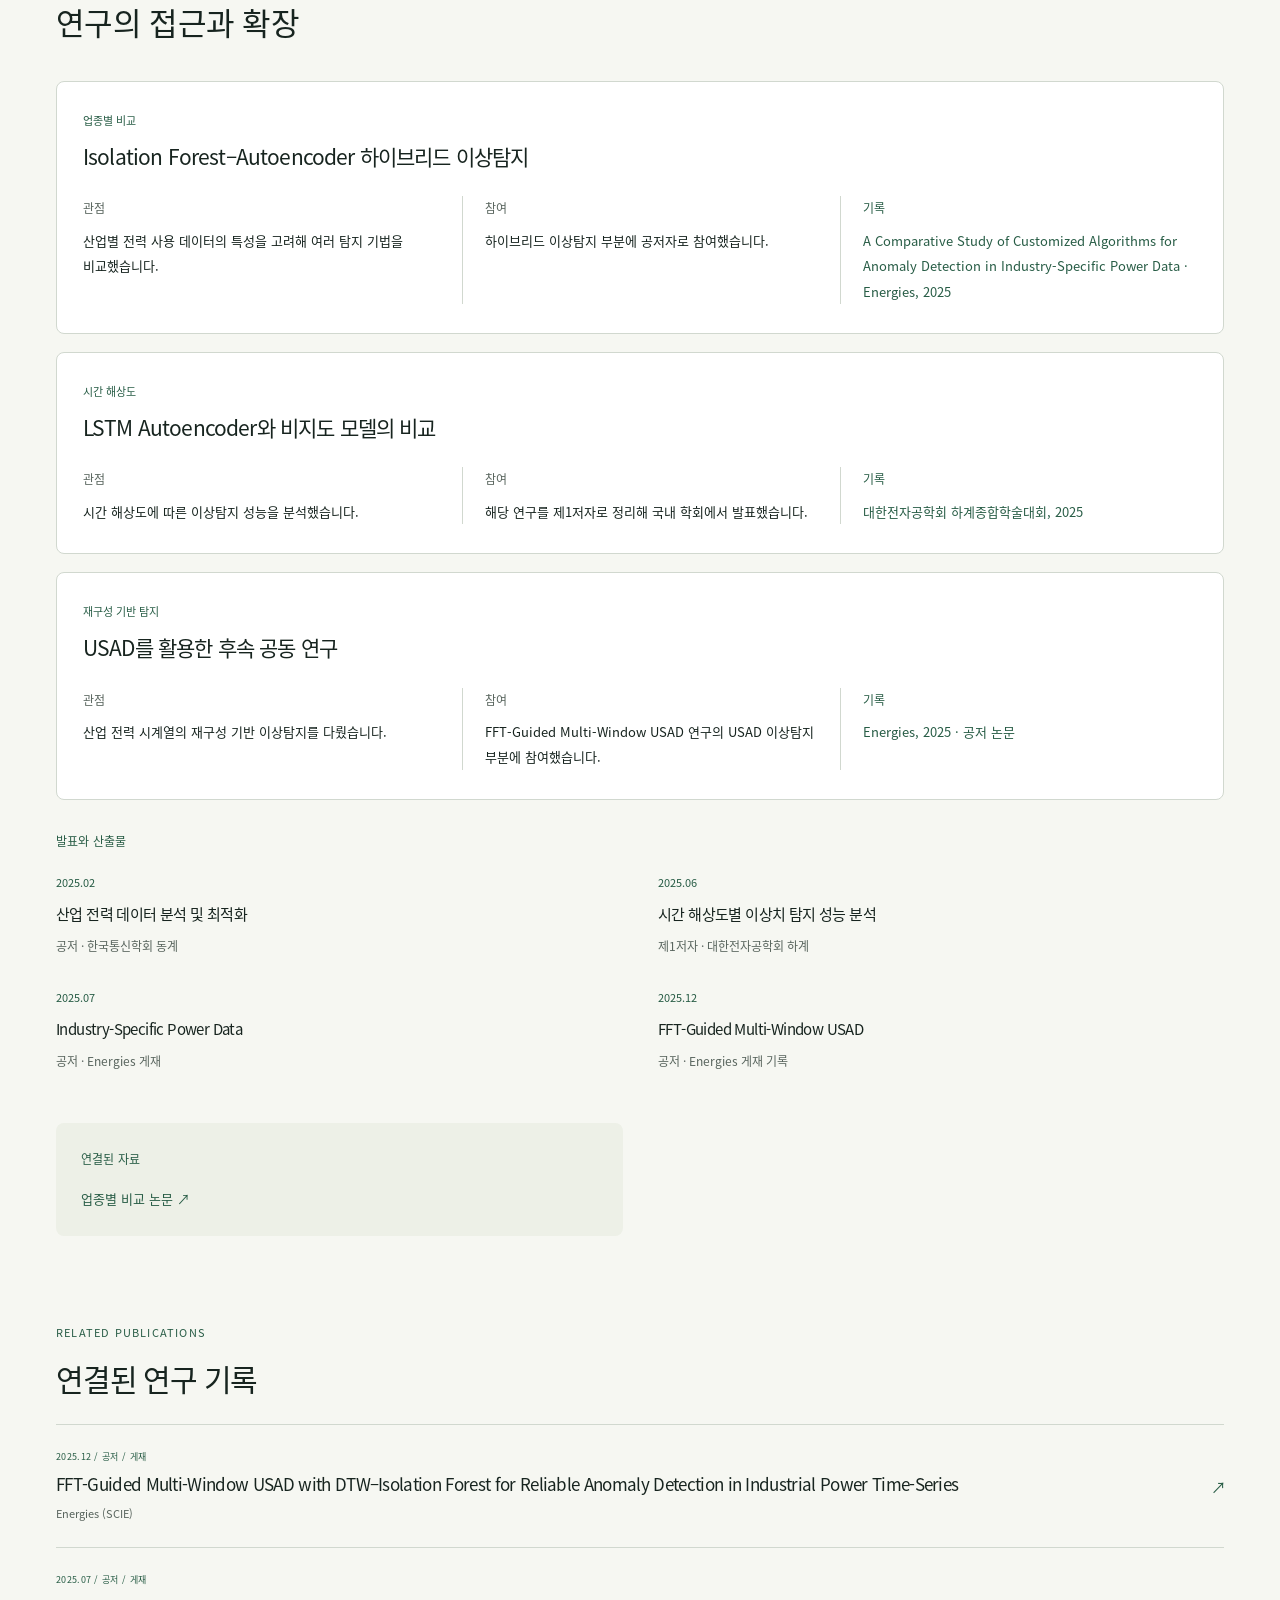
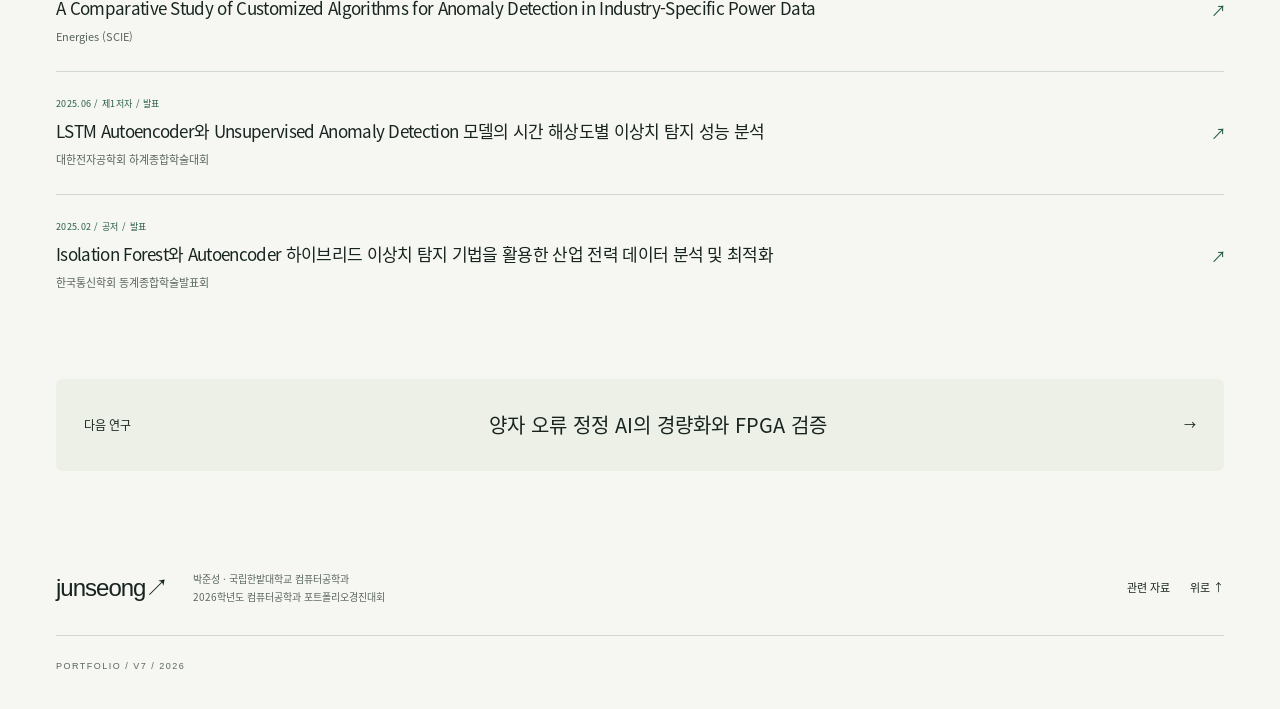
==== commit 982b66fe: "Simplify portfolio copy and remove download links" ====
--- a/industry.html
+++ b/industry.html
@@ -27,13 +27,12 @@
     <a href="publications.html">논문·특허</a>
     <a href="index.html#experience">경험</a>
   </nav>
-  <a class="header-link" href="assets/portfolio-v7.pdf" download>포트폴리오 PDF <span aria-hidden="true">↓</span></a>
 </header>
-<main id="main"><div class="wrap document-case theme-industry"><a class="breadcrumb" href="index.html#research">← 대표 연구로 돌아가기</a><header class="document-heading"><div><p class="eyebrow">INDUSTRIAL AI</p><h1>산업 전력 시계열의 이상탐지</h1><p class="document-intro">산업 전력 시계열에 통계·머신러닝·딥러닝 기법을 적용하는 연구에 참여했습니다. 시간 해상도별 성능 분석과 업종별 알고리즘 비교를 통해 데이터 특성에 따른 탐지 방법을 다뤘습니다.</p></div><img class="chapter-art" src="assets/industry.svg" alt="" width="800" height="560" aria-hidden="true"></header><div class="case-metadata"><span><b>기간</b> 2025</span><span><b>소속</b> Eco AI LAB</span><span><b>분야</b> INDUSTRIAL AI</span><span><b>형태</b> 연구·프로젝트</span></div><section class="document-row " data-section="overview"><h2 class="row-label">연구 질문</h2><div class="row-content"><p class="row-lead">업종과 시간 해상도가 달라져도 전력 데이터의 이상 패턴을 찾아낼 수 있는가?</p><p>Isolation Forest와 Autoencoder를 결합한 하이브리드 이상탐지, USAD 기반 재구성 이상탐지를 연구했습니다. LSTM Autoencoder와 비지도 탐지 모델을 시간 해상도별로 비교하는 연구를 제1저자로 발표했습니다.</p><div class="outcome-rule"><span>주요 산출물</span><strong>Energies 공저 논문 2편 · 대한전자공학회 시간 해상도별 성능 분석 제1저자 발표</strong></div></div></section><div class="study-grid"><section class="document-row " data-section="structure"><h2 class="row-label">연구 구조</h2><div class="row-content"><figure class="system-diagram"><div class="diagram-canvas"><div class="diagram-box diagram-input"><small>INPUT</small><strong>산업 전력 시계열</strong><p>업종별 전력 사용 패턴과 시간 해상도</p></div><div class="diagram-branch"><div><div class="diagram-box "><small>VIEW 01</small><strong>업종별 비교</strong><p>Isolation Forest + Autoencoder</p></div></div><div><div class="diagram-box "><small>VIEW 02</small><strong>시간 해상도별 비교</strong><p>LSTM Autoencoder / USAD</p></div></div></div><div class="diagram-foundation"><span>산출물</span><p>국내 학회 비교 분석 <b>+</b> Energies 공동 연구</p></div></div><figcaption>서로 연결된 연구 주제를 정리한 개념도. 단일 통합 모델이나 성능 측정 그래프가 아닙니다.</figcaption></figure></div></section><section class="document-row " data-section="contribution"><h2 class="row-label">담당 범위</h2><div class="row-content"><p class="row-lead">하이브리드·재구성 이상탐지 부분에 참여</p><ul class="contribution-list"><li><h3>하이브리드</h3><p>IF–Autoencoder 공저 참여</p></li><li><h3>해상도 비교</h3><p>제1저자 학회 발표</p></li><li><h3>후속 연구</h3><p>USAD 재구성 탐지 참여</p></li></ul><p class="note">세부 참여 범위는 공개 프로필의 기록 기준입니다.</p></div></section></div><section class="case-detail-section"><header><p class="eyebrow">APPROACH & EVIDENCE</p><h2>연구의 접근과 확장</h2></header><div class="approach-list"><article class="problem-row"><header><p class="problem-topic">업종별 비교</p><h3>Isolation Forest–Autoencoder 하이브리드 이상탐지</h3></header><dl class="explanation-grid"><div class="detail-value"><dt>관점</dt><dd>산업별 전력 사용 데이터의 특성을 고려해 여러 탐지 기법을 비교했습니다.</dd></div><div class="detail-value"><dt>참여</dt><dd>하이브리드 이상탐지 부분에 공저자로 참여했습니다.</dd></div><div class="detail-value"><dt>기록</dt><dd>A Comparative Study of Customized Algorithms for Anomaly Detection in Industry-Specific Power Data · Energies, 2025</dd></div></dl></article><article class="problem-row"><header><p class="problem-topic">시간 해상도</p><h3>LSTM Autoencoder와 비지도 모델의 비교</h3></header><dl class="explanation-grid"><div class="detail-value"><dt>관점</dt><dd>시간 해상도에 따른 이상탐지 성능을 분석했습니다.</dd></div><div class="detail-value"><dt>참여</dt><dd>해당 연구를 제1저자로 정리해 국내 학회에서 발표했습니다.</dd></div><div class="detail-value"><dt>기록</dt><dd>대한전자공학회 하계종합학술대회, 2025</dd></div></dl></article><article class="problem-row"><header><p class="problem-topic">재구성 기반 탐지</p><h3>USAD를 활용한 후속 공동 연구</h3></header><dl class="explanation-grid"><div class="detail-value"><dt>관점</dt><dd>산업 전력 시계열의 재구성 기반 이상탐지를 다뤘습니다.</dd></div><div class="detail-value"><dt>참여</dt><dd>FFT-Guided Multi-Window USAD 연구의 USAD 이상탐지 부분에 참여했습니다.</dd></div><div class="detail-value"><dt>기록</dt><dd>Energies, 2025 · 공저 논문</dd></div></dl></article></div></section><section class="document-row " data-section="outputs"><h2 class="row-label">발표와 산출물</h2><div class="row-content"><ol class="output-timeline"><li><time>2025.02</time><h3>산업 전력 데이터 분석 및 최적화</h3><p>공저 · 한국통신학회 동계</p></li><li><time>2025.06</time><h3>시간 해상도별 이상치 탐지 성능 분석</h3><p>제1저자 · 대한전자공학회 하계</p></li><li><time>2025.07</time><h3>Industry-Specific Power Data</h3><p>공저 · Energies 게재</p></li><li><time>2025.12</time><h3>FFT-Guided Multi-Window USAD</h3><p>공저 · Energies 게재 기록</p></li></ol></div></section><div class="source-pair"><section class="document-row " data-section="scope"><h2 class="row-label">결과의 범위</h2><div class="row-content"><p>실적표와 프로필에 기재된 연구 범위를 반영했습니다. 탐지 성능, 에너지 절감률, 운영 효과는 평가 조건과 근거가 확인되지 않아 수치화하지 않았습니다.</p></div></section><section class="document-row " data-section="artifacts"><h2 class="row-label">연결된 자료</h2><div class="row-content"><p>원문 링크가 제공된 논문입니다. 실험 코드를 공개한 저장소는 현재 자료에서 특정하지 못했습니다.</p><p class="artifact-link"><a href="https://www.mdpi.com/1996-1073/18/14/3720" target="_blank" rel="noopener noreferrer">업종별 비교 논문 ↗</a></p></div></section></div><section class="case-related"><p class="eyebrow">RELATED PUBLICATIONS</p><h2>연결된 연구 기록</h2><article class="related-publication"><div><p class="eyebrow">2025.12 / 공저 / 게재</p><h3><a href="publications.html#pub-3">FFT-Guided Multi-Window USAD with DTW–Isolation Forest for Reliable Anomaly Detection in Industrial Power Time-Series</a></h3><p>Energies (SCIE)</p></div><a class="pub-arrow" href="publications.html#pub-3" aria-label="FFT-Guided Multi-Window USAD with DTW–Isolation Forest for Reliable Anomaly Detection in Industrial Power Time-Series 기록 보기">↗</a></article><article class="related-publication"><div><p class="eyebrow">2025.07 / 공저 / 게재</p><h3><a href="publications.html#pub-4">A Comparative Study of Customized Algorithms for Anomaly Detection in Industry-Specific Power Data</a></h3><p>Energies (SCIE)</p></div><a class="pub-arrow" href="publications.html#pub-4" aria-label="A Comparative Study of Customized Algorithms for Anomaly Detection in Industry-Specific Power Data 기록 보기">↗</a></article><article class="related-publication"><div><p class="eyebrow">2025.06 / 제1저자 / 발표</p><h3><a href="publications.html#pub-21">LSTM Autoencoder와 Unsupervised Anomaly Detection 모델의 시간 해상도별 이상치 탐지 성능 분석</a></h3><p>대한전자공학회 하계종합학술대회</p></div><a class="pub-arrow" href="publications.html#pub-21" aria-label="LSTM Autoencoder와 Unsupervised Anomaly Detection 모델의 시간 해상도별 이상치 탐지 성능 분석 기록 보기">↗</a></article><article class="related-publication"><div><p class="eyebrow">2025.02 / 공저 / 발표</p><h3><a href="publications.html#pub-22">Isolation Forest와 Autoencoder 하이브리드 이상치 탐지 기법을 활용한 산업 전력 데이터 분석 및 최적화</a></h3><p>한국통신학회 동계종합학술발표회</p></div><a class="pub-arrow" href="publications.html#pub-22" aria-label="Isolation Forest와 Autoencoder 하이브리드 이상치 탐지 기법을 활용한 산업 전력 데이터 분석 및 최적화 기록 보기">↗</a></article></section><a class="next-case" href="qec.html"><span>다음 연구</span><strong>양자 오류 정정 AI의 경량화와 FPGA 검증</strong><span>→</span></a></div></main>
+<main id="main"><div class="wrap document-case theme-industry"><a class="breadcrumb" href="index.html#research">← 대표 연구로 돌아가기</a><header class="document-heading"><div><p class="eyebrow">INDUSTRIAL AI</p><h1>산업 전력 시계열의 이상탐지</h1><p class="document-intro">산업 전력 시계열에 통계·머신러닝·딥러닝 기법을 적용하는 연구에 참여했습니다. 시간 해상도별 성능 분석과 업종별 알고리즘 비교를 통해 데이터 특성에 따른 탐지 방법을 다뤘습니다.</p></div><img class="chapter-art" src="assets/industry.svg" alt="" width="800" height="560" aria-hidden="true"></header><div class="case-metadata"><span><b>기간</b> 2025</span><span><b>소속</b> Eco AI LAB</span><span><b>분야</b> INDUSTRIAL AI</span><span><b>형태</b> 연구·프로젝트</span></div><section class="document-row " data-section="overview"><h2 class="row-label">연구 질문</h2><div class="row-content"><p class="row-lead">업종과 시간 해상도가 달라져도 전력 데이터의 이상 패턴을 찾아낼 수 있는가?</p><p>Isolation Forest와 Autoencoder를 결합한 하이브리드 이상탐지, USAD 기반 재구성 이상탐지를 연구했습니다. LSTM Autoencoder와 비지도 탐지 모델을 시간 해상도별로 비교하는 연구를 제1저자로 발표했습니다.</p><div class="outcome-rule"><span>주요 산출물</span><strong>Energies 공저 논문 2편 · 대한전자공학회 시간 해상도별 성능 분석 제1저자 발표</strong></div></div></section><div class="study-grid"><section class="document-row " data-section="structure"><h2 class="row-label">연구 구조</h2><div class="row-content"><figure class="system-diagram"><div class="diagram-canvas"><div class="diagram-box diagram-input"><small>INPUT</small><strong>산업 전력 시계열</strong><p>업종별 전력 사용 패턴과 시간 해상도</p></div><div class="diagram-branch"><div><div class="diagram-box "><small>VIEW 01</small><strong>업종별 비교</strong><p>Isolation Forest + Autoencoder</p></div></div><div><div class="diagram-box "><small>VIEW 02</small><strong>시간 해상도별 비교</strong><p>LSTM Autoencoder / USAD</p></div></div></div><div class="diagram-foundation"><span>산출물</span><p>국내 학회 비교 분석 <b>+</b> Energies 공동 연구</p></div></div><figcaption>서로 연결된 연구 주제를 정리한 개념도. 단일 통합 모델이나 성능 측정 그래프가 아닙니다.</figcaption></figure></div></section><section class="document-row " data-section="contribution"><h2 class="row-label">담당 범위</h2><div class="row-content"><p class="row-lead">하이브리드·재구성 이상탐지 부분에 참여</p><ul class="contribution-list"><li><h3>하이브리드</h3><p>IF–Autoencoder 공저 참여</p></li><li><h3>해상도 비교</h3><p>제1저자 학회 발표</p></li><li><h3>후속 연구</h3><p>USAD 재구성 탐지 참여</p></li></ul></div></section></div><section class="case-detail-section"><header><p class="eyebrow">APPROACH & EVIDENCE</p><h2>연구의 접근과 확장</h2></header><div class="approach-list"><article class="problem-row"><header><p class="problem-topic">업종별 비교</p><h3>Isolation Forest–Autoencoder 하이브리드 이상탐지</h3></header><dl class="explanation-grid"><div class="detail-value"><dt>관점</dt><dd>산업별 전력 사용 데이터의 특성을 고려해 여러 탐지 기법을 비교했습니다.</dd></div><div class="detail-value"><dt>참여</dt><dd>하이브리드 이상탐지 부분에 공저자로 참여했습니다.</dd></div><div class="detail-value"><dt>기록</dt><dd>A Comparative Study of Customized Algorithms for Anomaly Detection in Industry-Specific Power Data · Energies, 2025</dd></div></dl></article><article class="problem-row"><header><p class="problem-topic">시간 해상도</p><h3>LSTM Autoencoder와 비지도 모델의 비교</h3></header><dl class="explanation-grid"><div class="detail-value"><dt>관점</dt><dd>시간 해상도에 따른 이상탐지 성능을 분석했습니다.</dd></div><div class="detail-value"><dt>참여</dt><dd>해당 연구를 제1저자로 정리해 국내 학회에서 발표했습니다.</dd></div><div class="detail-value"><dt>기록</dt><dd>대한전자공학회 하계종합학술대회, 2025</dd></div></dl></article><article class="problem-row"><header><p class="problem-topic">재구성 기반 탐지</p><h3>USAD를 활용한 후속 공동 연구</h3></header><dl class="explanation-grid"><div class="detail-value"><dt>관점</dt><dd>산업 전력 시계열의 재구성 기반 이상탐지를 다뤘습니다.</dd></div><div class="detail-value"><dt>참여</dt><dd>FFT-Guided Multi-Window USAD 연구의 USAD 이상탐지 부분에 참여했습니다.</dd></div><div class="detail-value"><dt>기록</dt><dd>Energies, 2025 · 공저 논문</dd></div></dl></article></div></section><section class="document-row " data-section="outputs"><h2 class="row-label">발표와 산출물</h2><div class="row-content"><ol class="output-timeline"><li><time>2025.02</time><h3>산업 전력 데이터 분석 및 최적화</h3><p>공저 · 한국통신학회 동계</p></li><li><time>2025.06</time><h3>시간 해상도별 이상치 탐지 성능 분석</h3><p>제1저자 · 대한전자공학회 하계</p></li><li><time>2025.07</time><h3>Industry-Specific Power Data</h3><p>공저 · Energies 게재</p></li><li><time>2025.12</time><h3>FFT-Guided Multi-Window USAD</h3><p>공저 · Energies 게재 기록</p></li></ol></div></section><div class="source-pair"><section class="document-row " data-section="artifacts"><h2 class="row-label">연결된 자료</h2><div class="row-content"><p class="artifact-link"><a href="https://www.mdpi.com/1996-1073/18/14/3720" target="_blank" rel="noopener noreferrer">업종별 비교 논문 ↗</a></p></div></section></div><section class="case-related"><p class="eyebrow">RELATED PUBLICATIONS</p><h2>연결된 연구 기록</h2><article class="related-publication"><div><p class="eyebrow">2025.12 / 공저 / 게재</p><h3><a href="publications.html#pub-3">FFT-Guided Multi-Window USAD with DTW–Isolation Forest for Reliable Anomaly Detection in Industrial Power Time-Series</a></h3><p>Energies (SCIE)</p></div><a class="pub-arrow" href="publications.html#pub-3" aria-label="FFT-Guided Multi-Window USAD with DTW–Isolation Forest for Reliable Anomaly Detection in Industrial Power Time-Series 기록 보기">↗</a></article><article class="related-publication"><div><p class="eyebrow">2025.07 / 공저 / 게재</p><h3><a href="publications.html#pub-4">A Comparative Study of Customized Algorithms for Anomaly Detection in Industry-Specific Power Data</a></h3><p>Energies (SCIE)</p></div><a class="pub-arrow" href="publications.html#pub-4" aria-label="A Comparative Study of Customized Algorithms for Anomaly Detection in Industry-Specific Power Data 기록 보기">↗</a></article><article class="related-publication"><div><p class="eyebrow">2025.06 / 제1저자 / 발표</p><h3><a href="publications.html#pub-21">LSTM Autoencoder와 Unsupervised Anomaly Detection 모델의 시간 해상도별 이상치 탐지 성능 분석</a></h3><p>대한전자공학회 하계종합학술대회</p></div><a class="pub-arrow" href="publications.html#pub-21" aria-label="LSTM Autoencoder와 Unsupervised Anomaly Detection 모델의 시간 해상도별 이상치 탐지 성능 분석 기록 보기">↗</a></article><article class="related-publication"><div><p class="eyebrow">2025.02 / 공저 / 발표</p><h3><a href="publications.html#pub-22">Isolation Forest와 Autoencoder 하이브리드 이상치 탐지 기법을 활용한 산업 전력 데이터 분석 및 최적화</a></h3><p>한국통신학회 동계종합학술발표회</p></div><a class="pub-arrow" href="publications.html#pub-22" aria-label="Isolation Forest와 Autoencoder 하이브리드 이상치 탐지 기법을 활용한 산업 전력 데이터 분석 및 최적화 기록 보기">↗</a></article></section><a class="next-case" href="qec.html"><span>다음 연구</span><strong>양자 오류 정정 AI의 경량화와 FPGA 검증</strong><span>→</span></a></div></main>
 <footer class="footer wrap">
   <a class="footer-brand" href="index.html">junseong↗</a>
   <div><p>박준성 · 국립한밭대학교 컴퓨터공학과</p><p>2026학년도 컴퓨터공학과 포트폴리오경진대회</p></div>
-  <div class="footer-links"><a href="sources.html">자료와 집계 기준</a><a href="#main">위로 ↑</a></div>
+  <div class="footer-links"><a href="sources.html">관련 자료</a><a href="#main">위로 ↑</a></div>
   <small class="edition">PORTFOLIO / V7 / 2026</small>
 </footer>
 </body></html>
